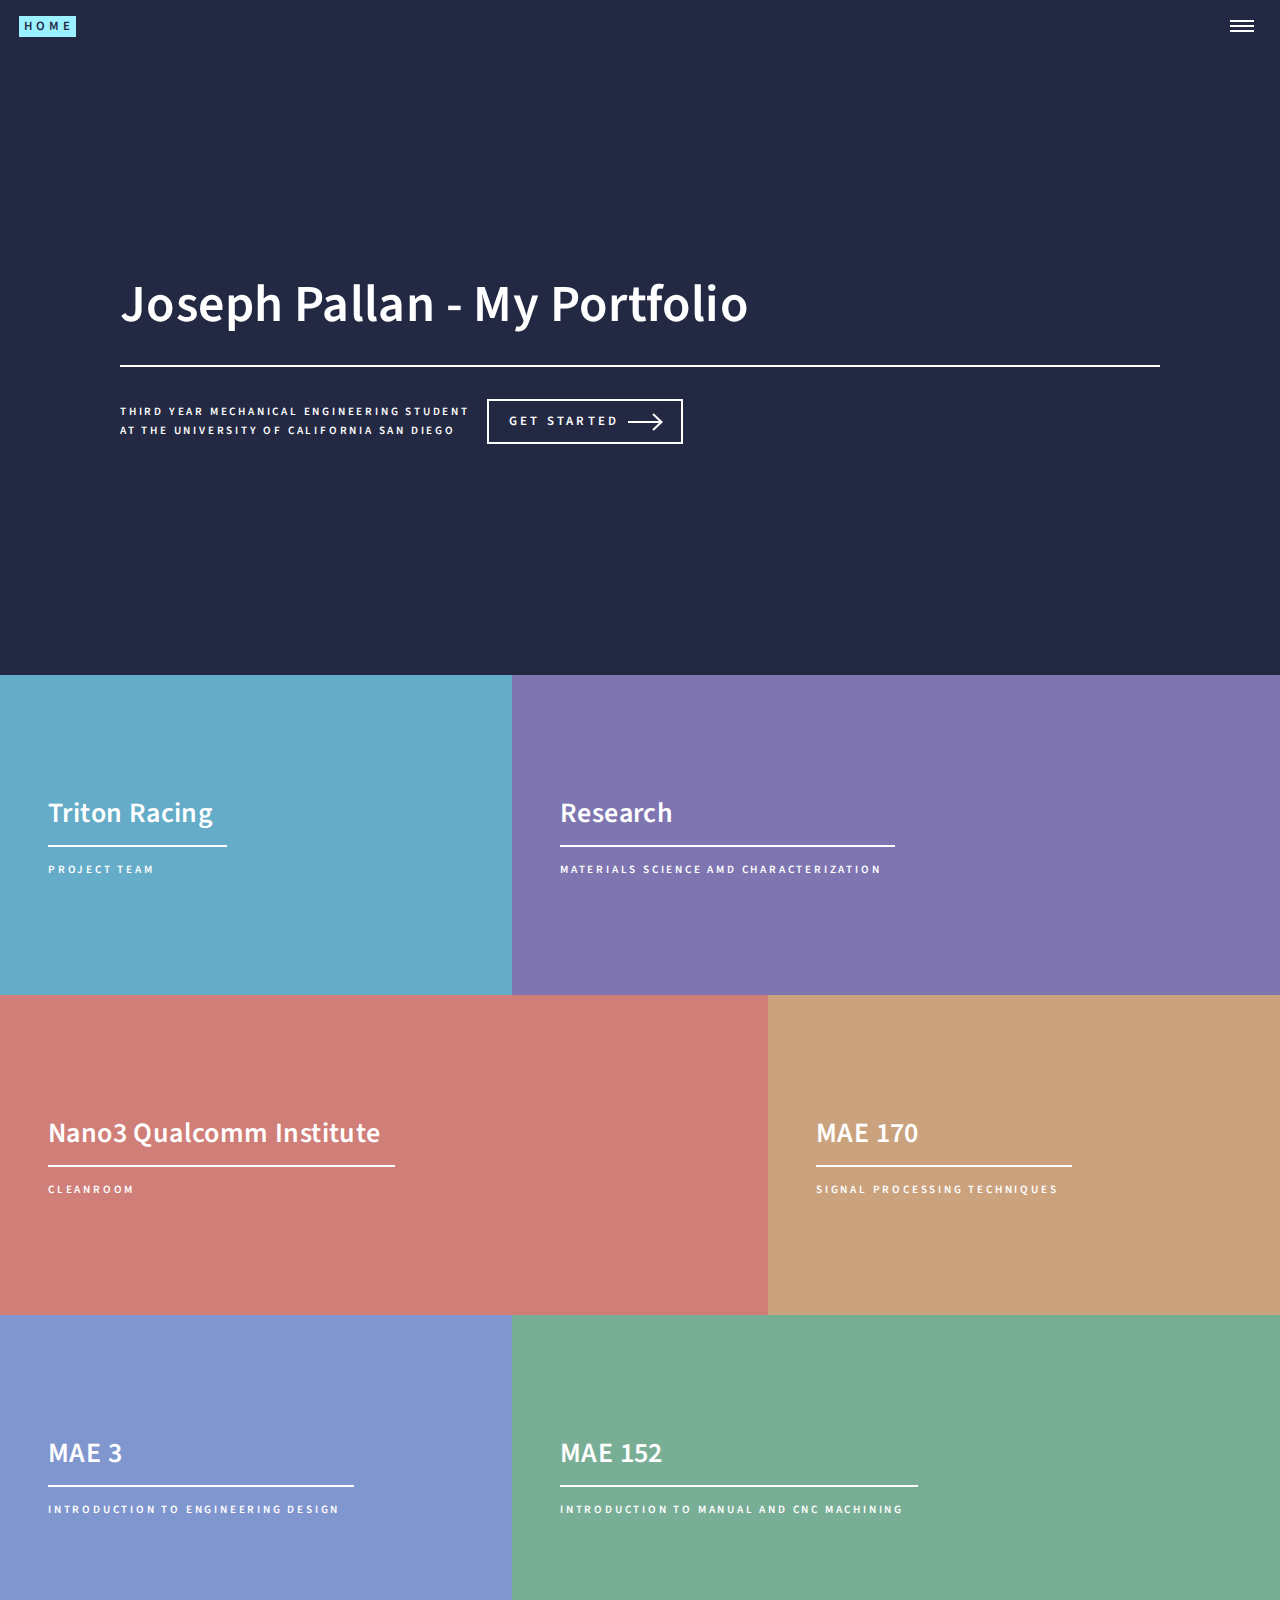
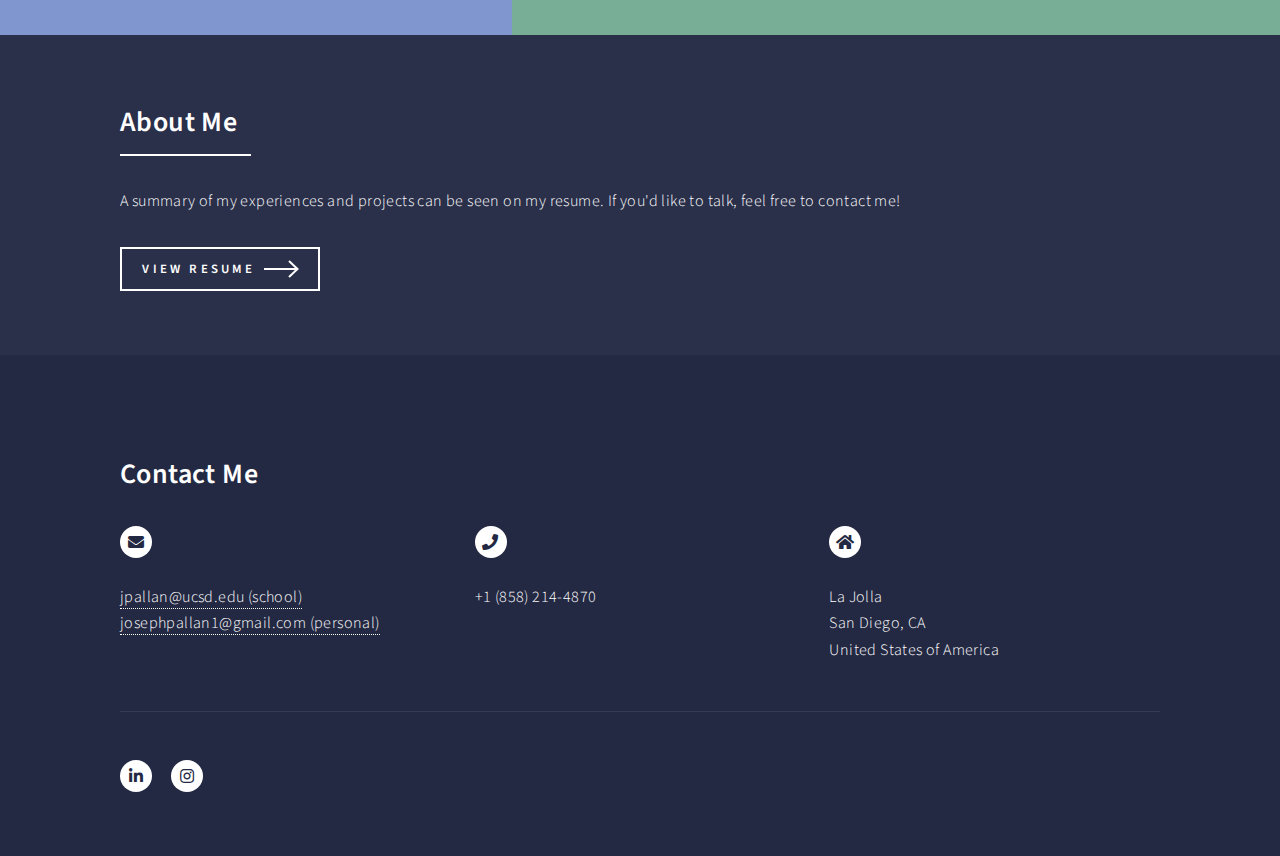
==== index.html @ 9fccd329 "Add files via upload" ====
<!DOCTYPE HTML>

<html>
	<head>
		<title>Joseph Pallan's Portfolio</title>
		<meta charset="utf-8" />
		<meta name="viewport" content="width=device-width, initial-scale=1, user-scalable=no" />
		<link rel="stylesheet" href="assets/css/main.css" />
		<noscript><link rel="stylesheet" href="assets/css/noscript.css" /></noscript>
	</head>
	<body class="is-preload">

		<!-- Wrapper -->
			<div id="wrapper">

				<!-- Header -->
					<header id="header" class="alt">
						<a href="home.html" class="logo"><strong>Home</strong> </a>
						<nav>
							<a href="#menu"></a>
						</nav>
					</header>

				<!-- Menu -->
					<nav id="menu">
						<ul class="links">
							<li><a href="home.html">Home</a></li>
							<li><a href="tritonracing.html">Triton Racing</a></li>
							<li><a href="Research.html">Research</a></li>
							<li><a href="Nano3.html">Nano3</a></li>
							<li><a href="mae170.html">MAE 170</a></li>
							<li><a href="mae3.html">MAE 3</a></li>
							<li><a href="mae152.html">MAE 152</a></li>
					</nav>

				<!-- Banner -->
					<section id="banner" class="major">
						<div class="inner">
							<header class="major">
								<h1>Joseph Pallan - My Portfolio</h1>
							</header>
							<div class="content">
								<p>Third year mechanical engineering student<br />
								at the University of California San Diego</p>
								<ul class="actions">
									<li><a href="#one" class="button next scrolly">Get Started</a></li>
								</ul>
							</div>
						</div>
					</section>

				<!-- Main -->
					<div id="main">

						<!-- One -->
							<section id="one" class="tiles">
								<article>
									<span class="image">
										<img src="images/bruh.png" alt="" />
									</span>
									<header class="major">
										<h3><a href="tritonracing.html" class="link">Triton Racing</a></h3>
										<p>Project team </p>
									</header>
								</article>
								<article>
									<span class="image">
										<img src="images/sem.png" alt="" />
									</span>
									<header class="major">
										<h3><a href="Research.html" class="link">Research</a></h3>
										<p>Materials Science amd Characterization </p>
									</header>
								</article>
								<article>
									<span class="image">
										<img src="images/nano3.png" alt="" />
									</span>
									<header class="major">
										<h3><a href="Nano3.html" class="link">Nano3 Qualcomm Institute</a></h3>
										<p>Cleanroom </p>
									</header>
								</article>
								<article>
									<span class="image">
										<img src="images/picturebriuh.png" alt="" />
									</span>
									<header class="major">
										<h3><a href="mae170.html" class="link">MAE 170</a></h3>
										<p>Signal processing techniques</p>
									</header>
								</article>
								<article>
									<span class="image">
										<img src="images/robot2.png" alt="" />
									</span>
									<header class="major">
										<h3><a href="mae3.html" class="link">MAE 3</a></h3>
										<p>Introduction to Engineering Design</p>
									</header>
								</article>
								<article>
									<span class="image">
										<img src="images/152.png" alt="" />
									</span>
									<header class="major">
										<h3><a href="mae152.html" class="link">MAE 152</a></h3>
										<p>Introduction to Manual and CNC Machining</p>
									</header>
								</article>
							</section>

						<!-- Two -->
							<section id="two">
								<div class="inner">
									<header class="major">
										<h2>About Me</h2>
									</header>
									<p>A summary of my experiences and projects can be seen on my resume. If you'd like to talk, feel free to contact me! </p>
									<ul class="actions">
										<li><a href="./JosephPallanResume.pdf" class="button next">View Resume</a></li>
									</ul>
								</div>
							</section>

					</div>

				<!-- Contact -->
					<section id="">
						<div class="inner">
							<section id="one">
								<div class="inner">
									<header class="major">

									</header>

									<!-- Content -->
										<h2 id="content">Contact Me</h2>

										<div class="row">

											<!-- Break -->
											<div class="col-4 col-12-medium">
												<span class="icon solid alt fa-envelope"></span>
												<br />
												<br />
												<a href="#">jpallan@ucsd.edu (school)<br />
													josephpallan1@gmail.com (personal)
												</a>
											</div>
											<div class="col-4 col-12-medium">
												<span class="icon solid alt fa-phone"></span>
												<br />
												<br />
												<span>+1 (858) 214-4870</span>
											</div>
											<div class="col-4 col-12-medium">
												<span class="icon solid alt fa-home"></span>
												<br />
												<br />
												<span>La Jolla <br />
													San Diego, CA<br />
													United States of America</span>
											</div>
										</div>

									<hr class="major" />
							<section class="">
								<section>
									<div class="contact-method">

									</div>
								</section>
							</section>
						</div>
					</section>

				<!-- Footer -->
					<footer id="footer">
						<div class="inner">
							<ul class="icons">
								<li><a href="https://www.linkedin.com/in/josephpallan02/" class="icon brands alt fa-linkedin-in"><span class="label">www.linkedin.com</span></a></li>
								<li><a href="https://www.instagram.com/joseph_pallan/" class="icon brands alt fa-instagram"><span class="label">Instagram</span></a></li>

							</ul>
						
							</ul>
						</div>
					</footer>

			</div>

		<!-- Scripts -->
			<script src="assets/js/jquery.min.js"></script>
			<script src="assets/js/jquery.scrolly.min.js"></script>
			<script src="assets/js/jquery.scrollex.min.js"></script>
			<script src="assets/js/browser.min.js"></script>
			<script src="assets/js/breakpoints.min.js"></script>
			<script src="assets/js/util.js"></script>
			<script src="assets/js/main.js"></script>

	</body>
</html>
---- assets/css/main.css ----
@import url(fontawesome-all.min.css);
@import url("https://fonts.googleapis.com/css?family=Source+Sans+Pro:300,300italic,600,600italic");

/*ter
	Forty by HTML5 UP
	html5up.net | @ajlkn
	Free for personal and commercial use under the CCA 3.0 license (html5up.net/license)
*/

html, body, div, span, applet, object,
iframe, h1, h2, h3, h4, h5, h6, p, blockquote,
pre, a, abbr, acronym, address, big, cite,
code, del, dfn, em, img, ins, kbd, q, s, samp,
small, strike, strong, sub, sup, tt, var, b,
u, i, center, dl, dt, dd, ol, ul, li, fieldset,
form, label, legend, table, caption, tbody,
tfoot, thead, tr, th, td, article, aside,
canvas, details, embed, figure, figcaption,
footer, header, hgroup, menu, nav, output, ruby,
section, summary, time, mark, audio, video {
	margin: 0;
	padding: 0;
	border: 0;
	font-size: 100%;
	font: inherit;
	vertical-align: baseline;}

article, aside, details, figcaption, figure,
footer, header, hgroup, menu, nav, section {
	display: block;}

body {
	line-height: 1;
}

ol, ul {
	list-style: none;
}

blockquote, q {
	quotes: none;
}

	blockquote:before, blockquote:after, q:before, q:after {
		content: '';
		content: none;
	}

table {
	border-collapse: collapse;
	border-spacing: 0;
}

body {
	-webkit-text-size-adjust: none;
}

mark {
	background-color: transparent;
	color: inherit;
}

input::-moz-focus-inner {
	border: 0;
	padding: 0;
}

input, select, textarea {
	-moz-appearance: none;
	-webkit-appearance: none;
	-ms-appearance: none;
	appearance: none;
}

/* Basic */

	@-ms-viewport {
		width: device-width;
	}

	body {
		-ms-overflow-style: scrollbar;
	}

	@media screen and (max-width: 480px) {

		html, body {
			min-width: 320px;
		}

	}

	html {
		box-sizing: border-box;
	}

	*, *:before, *:after {
		box-sizing: inherit;
	}

	body {
		background: #242943;
	}

		body.is-preload *, body.is-preload *:before, body.is-preload *:after {
			-moz-animation: none !important;
			-webkit-animation: none !important;
			-ms-animation: none !important;
			animation: none !important;
			-moz-transition: none !important;
			-webkit-transition: none !important;
			-ms-transition: none !important;
			transition: none !important;
		}

/* Type */

	body, input, select, textarea {
		color: #ffffff;
		font-family: "Source Sans Pro", Helvetica, sans-serif;
		font-size: 17pt;
		font-weight: 300;
		letter-spacing: 0.025em;
		line-height: 1.65;
	}

		@media screen and (max-width: 1680px) {

			body, input, select, textarea {
				font-size: 14pt;
			}

		}

		@media screen and (max-width: 1280px) {

			body, input, select, textarea {
				font-size: 12pt;
			}

		}

		@media screen and (max-width: 360px) {

			body, input, select, textarea {
				font-size: 11pt;
			}

		}

	a {
		-moz-transition: color 0.2s ease-in-out, border-bottom-color 0.2s ease-in-out;
		-webkit-transition: color 0.2s ease-in-out, border-bottom-color 0.2s ease-in-out;
		-ms-transition: color 0.2s ease-in-out, border-bottom-color 0.2s ease-in-out;
		transition: color 0.2s ease-in-out, border-bottom-color 0.2s ease-in-out;
		border-bottom: dotted 1px;
		color: inherit;
		text-decoration: none;
	}

		a:hover {
			border-bottom-color: transparent;
			color: #9bf1ff !important;
		}

		a:active {
			color: #53e3fb !important;
		}

	strong, b {
		color: #ffffff;
		font-weight: 600;
	}

	em, i {
		font-style: italic;
	}

	p {
		margin: 0 0 2em 0;
	}

	h1, h2, h3, h4, h5, h6 {
		color: #ffffff;
		font-weight: 600;
		line-height: 1.65;
		margin: 0 0 1em 0;
	}

		h1 a, h2 a, h3 a, h4 a, h5 a, h6 a {
			color: inherit;
			border-bottom: 0;
		}

	h1 {
		font-size: 2.5em;
	}

	h2 {
		font-size: 1.75em;
	}

	h3 {
		font-size: 1.35em;
	}

	h4 {
		font-size: 1.1em;
	}

	h5 {
		font-size: 0.9em;
	}

	h6 {
		font-size: 0.7em;
	}

	@media screen and (max-width: 736px) {

		h1 {
			font-size: 2em;
		}

		h2 {
			font-size: 1.5em;
		}

		h3 {
			font-size: 1.25em;
		}

	}

	sub {
		font-size: 0.8em;
		position: relative;
		top: 0.5em;
	}

	sup {
		font-size: 0.8em;
		position: relative;
		top: -0.5em;
	}

	blockquote {
		border-left: solid 4px rgba(212, 212, 255, 0.1);
		font-style: italic;
		margin: 0 0 2em 0;
		padding: 0.5em 0 0.5em 2em;
	}

	code {
		background: rgba(212, 212, 255, 0.035);
		font-family: "Courier New", monospace;
		font-size: 0.9em;
		margin: 0 0.25em;
		padding: 0.25em 0.65em;
	}

	pre {
		-webkit-overflow-scrolling: touch;
		font-family: "Courier New", monospace;
		font-size: 0.9em;
		margin: 0 0 2em 0;
	}

		pre code {
			display: block;
			line-height: 1.75;
			padding: 1em 1.5em;
			overflow-x: auto;
		}

	hr {
		border: 0;
		border-bottom: solid 1px rgba(212, 212, 255, 0.1);
		margin: 2em 0;
	}

		hr.major {
			margin: 3em 0;
		}

	.align-left {
		text-align: left;
	}

	.align-center {
		text-align: center;
	}

	.align-right {
		text-align: right;
	}

/* Row */

	.row {
		display: flex;
		flex-wrap: wrap;
		box-sizing: border-box;
		align-items: stretch;
	}

		.row > * {
			box-sizing: border-box;
		}

		.row.gtr-uniform > * > :last-child {
			margin-bottom: 0;
		}

		.row.aln-left {
			justify-content: flex-start;
		}

		.row.aln-center {
			justify-content: center;
		}

		.row.aln-right {
			justify-content: flex-end;
		}

		.row.aln-top {
			align-items: flex-start;
		}

		.row.aln-middle {
			align-items: center;
		}

		.row.aln-bottom {
			align-items: flex-end;
		}

		.row > .imp {
			order: -1;
		}

		.row > .col-1 {
			width: 8.33333%;
		}

		.row > .off-1 {
			margin-left: 8.33333%;
		}

		.row > .col-2 {
			width: 16.66667%;
		}

		.row > .off-2 {
			margin-left: 16.66667%;
		}

		.row > .col-3 {
			width: 25%;
		}

		.row > .off-3 {
			margin-left: 25%;
		}

		.row > .col-4 {
			width: 33.33333%;
		}

		.row > .off-4 {
			margin-left: 33.33333%;
		}

		.row > .col-5 {
			width: 41.66667%;
		}

		.row > .off-5 {
			margin-left: 41.66667%;
		}

		.row > .col-6 {
			width: 50%;
		}

		.row > .off-6 {
			margin-left: 50%;
		}

		.row > .col-7 {
			width: 58.33333%;
		}

		.row > .off-7 {
			margin-left: 58.33333%;
		}

		.row > .col-8 {
			width: 66.66667%;
		}

		.row > .off-8 {
			margin-left: 66.66667%;
		}

		.row > .col-9 {
			width: 75%;
		}

		.row > .off-9 {
			margin-left: 75%;
		}

		.row > .col-10 {
			width: 83.33333%;
		}

		.row > .off-10 {
			margin-left: 83.33333%;
		}

		.row > .col-11 {
			width: 91.66667%;
		}

		.row > .off-11 {
			margin-left: 91.66667%;
		}

		.row > .col-12 {
			width: 100%;
		}

		.row > .off-12 {
			margin-left: 100%;
		}

		.row.gtr-0 {
			margin-top: 0;
			margin-left: 0em;
		}

			.row.gtr-0 > * {
				padding: 0 0 0 0em;
			}

			.row.gtr-0.gtr-uniform {
				margin-top: 0em;
			}

				.row.gtr-0.gtr-uniform > * {
					padding-top: 0em;
				}

		.row.gtr-25 {
			margin-top: 0;
			margin-left: -0.5em;
		}

			.row.gtr-25 > * {
				padding: 0 0 0 0.5em;
			}

			.row.gtr-25.gtr-uniform {
				margin-top: -0.5em;
			}

				.row.gtr-25.gtr-uniform > * {
					padding-top: 0.5em;
				}

		.row.gtr-50 {
			margin-top: 0;
			margin-left: -1em;
		}

			.row.gtr-50 > * {
				padding: 0 0 0 1em;
			}

			.row.gtr-50.gtr-uniform {
				margin-top: -1em;
			}

				.row.gtr-50.gtr-uniform > * {
					padding-top: 1em;
				}

		.row {
			margin-top: 0;
			margin-left: -2em;
		}

			.row > * {
				padding: 0 0 0 2em;
			}

			.row.gtr-uniform {
				margin-top: -2em;
			}

				.row.gtr-uniform > * {
					padding-top: 2em;
				}

		.row.gtr-150 {
			margin-top: 0;
			margin-left: -3em;
		}

			.row.gtr-150 > * {
				padding: 0 0 0 3em;
			}

			.row.gtr-150.gtr-uniform {
				margin-top: -3em;
			}

				.row.gtr-150.gtr-uniform > * {
					padding-top: 3em;
				}

		.row.gtr-200 {
			margin-top: 0;
			margin-left: -4em;
		}

			.row.gtr-200 > * {
				padding: 0 0 0 4em;
			}

			.row.gtr-200.gtr-uniform {
				margin-top: -4em;
			}

				.row.gtr-200.gtr-uniform > * {
					padding-top: 4em;
				}

		@media screen and (max-width: 1680px) {

			.row {
				display: flex;
				flex-wrap: wrap;
				box-sizing: border-box;
				align-items: stretch;
			}

				.row > * {
					box-sizing: border-box;
				}

				.row.gtr-uniform > * > :last-child {
					margin-bottom: 0;
				}

				.row.aln-left {
					justify-content: flex-start;
				}

				.row.aln-center {
					justify-content: center;
				}

				.row.aln-right {
					justify-content: flex-end;
				}

				.row.aln-top {
					align-items: flex-start;
				}

				.row.aln-middle {
					align-items: center;
				}

				.row.aln-bottom {
					align-items: flex-end;
				}

				.row > .imp-xlarge {
					order: -1;
				}

				.row > .col-1-xlarge {
					width: 8.33333%;
				}

				.row > .off-1-xlarge {
					margin-left: 8.33333%;
				}

				.row > .col-2-xlarge {
					width: 16.66667%;
				}

				.row > .off-2-xlarge {
					margin-left: 16.66667%;
				}

				.row > .col-3-xlarge {
					width: 25%;
				}

				.row > .off-3-xlarge {
					margin-left: 25%;
				}

				.row > .col-4-xlarge {
					width: 33.33333%;
				}

				.row > .off-4-xlarge {
					margin-left: 33.33333%;
				}

				.row > .col-5-xlarge {
					width: 41.66667%;
				}

				.row > .off-5-xlarge {
					margin-left: 41.66667%;
				}

				.row > .col-6-xlarge {
					width: 50%;
				}

				.row > .off-6-xlarge {
					margin-left: 50%;
				}

				.row > .col-7-xlarge {
					width: 58.33333%;
				}

				.row > .off-7-xlarge {
					margin-left: 58.33333%;
				}

				.row > .col-8-xlarge {
					width: 66.66667%;
				}

				.row > .off-8-xlarge {
					margin-left: 66.66667%;
				}

				.row > .col-9-xlarge {
					width: 75%;
				}

				.row > .off-9-xlarge {
					margin-left: 75%;
				}

				.row > .col-10-xlarge {
					width: 83.33333%;
				}

				.row > .off-10-xlarge {
					margin-left: 83.33333%;
				}

				.row > .col-11-xlarge {
					width: 91.66667%;
				}

				.row > .off-11-xlarge {
					margin-left: 91.66667%;
				}

				.row > .col-12-xlarge {
					width: 100%;
				}

				.row > .off-12-xlarge {
					margin-left: 100%;
				}

				.row.gtr-0 {
					margin-top: 0;
					margin-left: 0em;
				}

					.row.gtr-0 > * {
						padding: 0 0 0 0em;
					}

					.row.gtr-0.gtr-uniform {
						margin-top: 0em;
					}

						.row.gtr-0.gtr-uniform > * {
							padding-top: 0em;
						}

				.row.gtr-25 {
					margin-top: 0;
					margin-left: -0.5em;
				}

					.row.gtr-25 > * {
						padding: 0 0 0 0.5em;
					}

					.row.gtr-25.gtr-uniform {
						margin-top: -0.5em;
					}

						.row.gtr-25.gtr-uniform > * {
							padding-top: 0.5em;
						}

				.row.gtr-50 {
					margin-top: 0;
					margin-left: -1em;
				}

					.row.gtr-50 > * {
						padding: 0 0 0 1em;
					}

					.row.gtr-50.gtr-uniform {
						margin-top: -1em;
					}

						.row.gtr-50.gtr-uniform > * {
							padding-top: 1em;
						}

				.row {
					margin-top: 0;
					margin-left: -2em;
				}

					.row > * {
						padding: 0 0 0 2em;
					}

					.row.gtr-uniform {
						margin-top: -2em;
					}

						.row.gtr-uniform > * {
							padding-top: 2em;
						}

				.row.gtr-150 {
					margin-top: 0;
					margin-left: -3em;
				}

					.row.gtr-150 > * {
						padding: 0 0 0 3em;
					}

					.row.gtr-150.gtr-uniform {
						margin-top: -3em;
					}

						.row.gtr-150.gtr-uniform > * {
							padding-top: 3em;
						}

				.row.gtr-200 {
					margin-top: 0;
					margin-left: -4em;
				}

					.row.gtr-200 > * {
						padding: 0 0 0 4em;
					}

					.row.gtr-200.gtr-uniform {
						margin-top: -4em;
					}

						.row.gtr-200.gtr-uniform > * {
							padding-top: 4em;
						}

		}

		@media screen and (max-width: 1280px) {

			.row {
				display: flex;
				flex-wrap: wrap;
				box-sizing: border-box;
				align-items: stretch;
			}

				.row > * {
					box-sizing: border-box;
				}

				.row.gtr-uniform > * > :last-child {
					margin-bottom: 0;
				}

				.row.aln-left {
					justify-content: flex-start;
				}

				.row.aln-center {
					justify-content: center;
				}

				.row.aln-right {
					justify-content: flex-end;
				}

				.row.aln-top {
					align-items: flex-start;
				}

				.row.aln-middle {
					align-items: center;
				}

				.row.aln-bottom {
					align-items: flex-end;
				}

				.row > .imp-large {
					order: -1;
				}

				.row > .col-1-large {
					width: 8.33333%;
				}

				.row > .off-1-large {
					margin-left: 8.33333%;
				}

				.row > .col-2-large {
					width: 16.66667%;
				}

				.row > .off-2-large {
					margin-left: 16.66667%;
				}

				.row > .col-3-large {
					width: 25%;
				}

				.row > .off-3-large {
					margin-left: 25%;
				}

				.row > .col-4-large {
					width: 33.33333%;
				}

				.row > .off-4-large {
					margin-left: 33.33333%;
				}

				.row > .col-5-large {
					width: 41.66667%;
				}

				.row > .off-5-large {
					margin-left: 41.66667%;
				}

				.row > .col-6-large {
					width: 50%;
				}

				.row > .off-6-large {
					margin-left: 50%;
				}

				.row > .col-7-large {
					width: 58.33333%;
				}

				.row > .off-7-large {
					margin-left: 58.33333%;
				}

				.row > .col-8-large {
					width: 66.66667%;
				}

				.row > .off-8-large {
					margin-left: 66.66667%;
				}

				.row > .col-9-large {
					width: 75%;
				}

				.row > .off-9-large {
					margin-left: 75%;
				}

				.row > .col-10-large {
					width: 83.33333%;
				}

				.row > .off-10-large {
					margin-left: 83.33333%;
				}

				.row > .col-11-large {
					width: 91.66667%;
				}

				.row > .off-11-large {
					margin-left: 91.66667%;
				}

				.row > .col-12-large {
					width: 100%;
				}

				.row > .off-12-large {
					margin-left: 100%;
				}

				.row.gtr-0 {
					margin-top: 0;
					margin-left: 0em;
				}

					.row.gtr-0 > * {
						padding: 0 0 0 0em;
					}

					.row.gtr-0.gtr-uniform {
						margin-top: 0em;
					}

						.row.gtr-0.gtr-uniform > * {
							padding-top: 0em;
						}

				.row.gtr-25 {
					margin-top: 0;
					margin-left: -0.375em;
				}

					.row.gtr-25 > * {
						padding: 0 0 0 0.375em;
					}

					.row.gtr-25.gtr-uniform {
						margin-top: -0.375em;
					}

						.row.gtr-25.gtr-uniform > * {
							padding-top: 0.375em;
						}

				.row.gtr-50 {
					margin-top: 0;
					margin-left: -0.75em;
				}

					.row.gtr-50 > * {
						padding: 0 0 0 0.75em;
					}

					.row.gtr-50.gtr-uniform {
						margin-top: -0.75em;
					}

						.row.gtr-50.gtr-uniform > * {
							padding-top: 0.75em;
						}

				.row {
					margin-top: 0;
					margin-left: -1.5em;
				}

					.row > * {
						padding: 0 0 0 1.5em;
					}

					.row.gtr-uniform {
						margin-top: -1.5em;
					}

						.row.gtr-uniform > * {
							padding-top: 1.5em;
						}

				.row.gtr-150 {
					margin-top: 0;
					margin-left: -2.25em;
				}

					.row.gtr-150 > * {
						padding: 0 0 0 2.25em;
					}

					.row.gtr-150.gtr-uniform {
						margin-top: -2.25em;
					}

						.row.gtr-150.gtr-uniform > * {
							padding-top: 2.25em;
						}

				.row.gtr-200 {
					margin-top: 0;
					margin-left: -3em;
				}

					.row.gtr-200 > * {
						padding: 0 0 0 3em;
					}

					.row.gtr-200.gtr-uniform {
						margin-top: -3em;
					}

						.row.gtr-200.gtr-uniform > * {
							padding-top: 3em;
						}

		}

		@media screen and (max-width: 980px) {

			.row {
				display: flex;
				flex-wrap: wrap;
				box-sizing: border-box;
				align-items: stretch;
			}

				.row > * {
					box-sizing: border-box;
				}

				.row.gtr-uniform > * > :last-child {
					margin-bottom: 0;
				}

				.row.aln-left {
					justify-content: flex-start;
				}

				.row.aln-center {
					justify-content: center;
				}

				.row.aln-right {
					justify-content: flex-end;
				}

				.row.aln-top {
					align-items: flex-start;
				}

				.row.aln-middle {
					align-items: center;
				}

				.row.aln-bottom {
					align-items: flex-end;
				}

				.row > .imp-medium {
					order: -1;
				}

				.row > .col-1-medium {
					width: 8.33333%;
				}

				.row > .off-1-medium {
					margin-left: 8.33333%;
				}

				.row > .col-2-medium {
					width: 16.66667%;
				}

				.row > .off-2-medium {
					margin-left: 16.66667%;
				}

				.row > .col-3-medium {
					width: 25%;
				}

				.row > .off-3-medium {
					margin-left: 25%;
				}

				.row > .col-4-medium {
					width: 33.33333%;
				}

				.row > .off-4-medium {
					margin-left: 33.33333%;
				}

				.row > .col-5-medium {
					width: 41.66667%;
				}

				.row > .off-5-medium {
					margin-left: 41.66667%;
				}

				.row > .col-6-medium {
					width: 50%;
				}

				.row > .off-6-medium {
					margin-left: 50%;
				}

				.row > .col-7-medium {
					width: 58.33333%;
				}

				.row > .off-7-medium {
					margin-left: 58.33333%;
				}

				.row > .col-8-medium {
					width: 66.66667%;
				}

				.row > .off-8-medium {
					margin-left: 66.66667%;
				}

				.row > .col-9-medium {
					width: 75%;
				}

				.row > .off-9-medium {
					margin-left: 75%;
				}

				.row > .col-10-medium {
					width: 83.33333%;
				}

				.row > .off-10-medium {
					margin-left: 83.33333%;
				}

				.row > .col-11-medium {
					width: 91.66667%;
				}

				.row > .off-11-medium {
					margin-left: 91.66667%;
				}

				.row > .col-12-medium {
					width: 100%;
				}

				.row > .off-12-medium {
					margin-left: 100%;
				}

				.row.gtr-0 {
					margin-top: 0;
					margin-left: 0em;
				}

					.row.gtr-0 > * {
						padding: 0 0 0 0em;
					}

					.row.gtr-0.gtr-uniform {
						margin-top: 0em;
					}

						.row.gtr-0.gtr-uniform > * {
							padding-top: 0em;
						}

				.row.gtr-25 {
					margin-top: 0;
					margin-left: -0.375em;
				}

					.row.gtr-25 > * {
						padding: 0 0 0 0.375em;
					}

					.row.gtr-25.gtr-uniform {
						margin-top: -0.375em;
					}

						.row.gtr-25.gtr-uniform > * {
							padding-top: 0.375em;
						}

				.row.gtr-50 {
					margin-top: 0;
					margin-left: -0.75em;
				}

					.row.gtr-50 > * {
						padding: 0 0 0 0.75em;
					}

					.row.gtr-50.gtr-uniform {
						margin-top: -0.75em;
					}

						.row.gtr-50.gtr-uniform > * {
							padding-top: 0.75em;
						}

				.row {
					margin-top: 0;
					margin-left: -1.5em;
				}

					.row > * {
						padding: 0 0 0 1.5em;
					}

					.row.gtr-uniform {
						margin-top: -1.5em;
					}

						.row.gtr-uniform > * {
							padding-top: 1.5em;
						}

				.row.gtr-150 {
					margin-top: 0;
					margin-left: -2.25em;
				}

					.row.gtr-150 > * {
						padding: 0 0 0 2.25em;
					}

					.row.gtr-150.gtr-uniform {
						margin-top: -2.25em;
					}

						.row.gtr-150.gtr-uniform > * {
							padding-top: 2.25em;
						}

				.row.gtr-200 {
					margin-top: 0;
					margin-left: -3em;
				}

					.row.gtr-200 > * {
						padding: 0 0 0 3em;
					}

					.row.gtr-200.gtr-uniform {
						margin-top: -3em;
					}

						.row.gtr-200.gtr-uniform > * {
							padding-top: 3em;
						}

		}

		@media screen and (max-width: 736px) {

			.row {
				display: flex;
				flex-wrap: wrap;
				box-sizing: border-box;
				align-items: stretch;
			}

				.row > * {
					box-sizing: border-box;
				}

				.row.gtr-uniform > * > :last-child {
					margin-bottom: 0;
				}

				.row.aln-left {
					justify-content: flex-start;
				}

				.row.aln-center {
					justify-content: center;
				}

				.row.aln-right {
					justify-content: flex-end;
				}

				.row.aln-top {
					align-items: flex-start;
				}

				.row.aln-middle {
					align-items: center;
				}

				.row.aln-bottom {
					align-items: flex-end;
				}

				.row > .imp-small {
					order: -1;
				}

				.row > .col-1-small {
					width: 8.33333%;
				}

				.row > .off-1-small {
					margin-left: 8.33333%;
				}

				.row > .col-2-small {
					width: 16.66667%;
				}

				.row > .off-2-small {
					margin-left: 16.66667%;
				}

				.row > .col-3-small {
					width: 25%;
				}

				.row > .off-3-small {
					margin-left: 25%;
				}

				.row > .col-4-small {
					width: 33.33333%;
				}

				.row > .off-4-small {
					margin-left: 33.33333%;
				}

				.row > .col-5-small {
					width: 41.66667%;
				}

				.row > .off-5-small {
					margin-left: 41.66667%;
				}

				.row > .col-6-small {
					width: 50%;
				}

				.row > .off-6-small {
					margin-left: 50%;
				}

				.row > .col-7-small {
					width: 58.33333%;
				}

				.row > .off-7-small {
					margin-left: 58.33333%;
				}

				.row > .col-8-small {
					width: 66.66667%;
				}

				.row > .off-8-small {
					margin-left: 66.66667%;
				}

				.row > .col-9-small {
					width: 75%;
				}

				.row > .off-9-small {
					margin-left: 75%;
				}

				.row > .col-10-small {
					width: 83.33333%;
				}

				.row > .off-10-small {
					margin-left: 83.33333%;
				}

				.row > .col-11-small {
					width: 91.66667%;
				}

				.row > .off-11-small {
					margin-left: 91.66667%;
				}

				.row > .col-12-small {
					width: 100%;
				}

				.row > .off-12-small {
					margin-left: 100%;
				}

				.row.gtr-0 {
					margin-top: 0;
					margin-left: 0em;
				}

					.row.gtr-0 > * {
						padding: 0 0 0 0em;
					}

					.row.gtr-0.gtr-uniform {
						margin-top: 0em;
					}

						.row.gtr-0.gtr-uniform > * {
							padding-top: 0em;
						}

				.row.gtr-25 {
					margin-top: 0;
					margin-left: -0.3125em;
				}

					.row.gtr-25 > * {
						padding: 0 0 0 0.3125em;
					}

					.row.gtr-25.gtr-uniform {
						margin-top: -0.3125em;
					}

						.row.gtr-25.gtr-uniform > * {
							padding-top: 0.3125em;
						}

				.row.gtr-50 {
					margin-top: 0;
					margin-left: -0.625em;
				}

					.row.gtr-50 > * {
						padding: 0 0 0 0.625em;
					}

					.row.gtr-50.gtr-uniform {
						margin-top: -0.625em;
					}

						.row.gtr-50.gtr-uniform > * {
							padding-top: 0.625em;
						}

				.row {
					margin-top: 0;
					margin-left: -1.25em;
				}

					.row > * {
						padding: 0 0 0 1.25em;
					}

					.row.gtr-uniform {
						margin-top: -1.25em;
					}

						.row.gtr-uniform > * {
							padding-top: 1.25em;
						}

				.row.gtr-150 {
					margin-top: 0;
					margin-left: -1.875em;
				}

					.row.gtr-150 > * {
						padding: 0 0 0 1.875em;
					}

					.row.gtr-150.gtr-uniform {
						margin-top: -1.875em;
					}

						.row.gtr-150.gtr-uniform > * {
							padding-top: 1.875em;
						}

				.row.gtr-200 {
					margin-top: 0;
					margin-left: -2.5em;
				}

					.row.gtr-200 > * {
						padding: 0 0 0 2.5em;
					}

					.row.gtr-200.gtr-uniform {
						margin-top: -2.5em;
					}

						.row.gtr-200.gtr-uniform > * {
							padding-top: 2.5em;
						}

		}

		@media screen and (max-width: 480px) {

			.row {
				display: flex;
				flex-wrap: wrap;
				box-sizing: border-box;
				align-items: stretch;
			}

				.row > * {
					box-sizing: border-box;
				}

				.row.gtr-uniform > * > :last-child {
					margin-bottom: 0;
				}

				.row.aln-left {
					justify-content: flex-start;
				}

				.row.aln-center {
					justify-content: center;
				}

				.row.aln-right {
					justify-content: flex-end;
				}

				.row.aln-top {
					align-items: flex-start;
				}

				.row.aln-middle {
					align-items: center;
				}

				.row.aln-bottom {
					align-items: flex-end;
				}

				.row > .imp-xsmall {
					order: -1;
				}

				.row > .col-1-xsmall {
					width: 8.33333%;
				}

				.row > .off-1-xsmall {
					margin-left: 8.33333%;
				}

				.row > .col-2-xsmall {
					width: 16.66667%;
				}

				.row > .off-2-xsmall {
					margin-left: 16.66667%;
				}

				.row > .col-3-xsmall {
					width: 25%;
				}

				.row > .off-3-xsmall {
					margin-left: 25%;
				}

				.row > .col-4-xsmall {
					width: 33.33333%;
				}

				.row > .off-4-xsmall {
					margin-left: 33.33333%;
				}

				.row > .col-5-xsmall {
					width: 41.66667%;
				}

				.row > .off-5-xsmall {
					margin-left: 41.66667%;
				}

				.row > .col-6-xsmall {
					width: 50%;
				}

				.row > .off-6-xsmall {
					margin-left: 50%;
				}

				.row > .col-7-xsmall {
					width: 58.33333%;
				}

				.row > .off-7-xsmall {
					margin-left: 58.33333%;
				}

				.row > .col-8-xsmall {
					width: 66.66667%;
				}

				.row > .off-8-xsmall {
					margin-left: 66.66667%;
				}

				.row > .col-9-xsmall {
					width: 75%;
				}

				.row > .off-9-xsmall {
					margin-left: 75%;
				}

				.row > .col-10-xsmall {
					width: 83.33333%;
				}

				.row > .off-10-xsmall {
					margin-left: 83.33333%;
				}

				.row > .col-11-xsmall {
					width: 91.66667%;
				}

				.row > .off-11-xsmall {
					margin-left: 91.66667%;
				}

				.row > .col-12-xsmall {
					width: 100%;
				}

				.row > .off-12-xsmall {
					margin-left: 100%;
				}

				.row.gtr-0 {
					margin-top: 0;
					margin-left: 0em;
				}

					.row.gtr-0 > * {
						padding: 0 0 0 0em;
					}

					.row.gtr-0.gtr-uniform {
						margin-top: 0em;
					}

						.row.gtr-0.gtr-uniform > * {
							padding-top: 0em;
						}

				.row.gtr-25 {
					margin-top: 0;
					margin-left: -0.3125em;
				}

					.row.gtr-25 > * {
						padding: 0 0 0 0.3125em;
					}

					.row.gtr-25.gtr-uniform {
						margin-top: -0.3125em;
					}

						.row.gtr-25.gtr-uniform > * {
							padding-top: 0.3125em;
						}

				.row.gtr-50 {
					margin-top: 0;
					margin-left: -0.625em;
				}

					.row.gtr-50 > * {
						padding: 0 0 0 0.625em;
					}

					.row.gtr-50.gtr-uniform {
						margin-top: -0.625em;
					}

						.row.gtr-50.gtr-uniform > * {
							padding-top: 0.625em;
						}

				.row {
					margin-top: 0;
					margin-left: -1.25em;
				}

					.row > * {
						padding: 0 0 0 1.25em;
					}

					.row.gtr-uniform {
						margin-top: -1.25em;
					}

						.row.gtr-uniform > * {
							padding-top: 1.25em;
						}

				.row.gtr-150 {
					margin-top: 0;
					margin-left: -1.875em;
				}

					.row.gtr-150 > * {
						padding: 0 0 0 1.875em;
					}

					.row.gtr-150.gtr-uniform {
						margin-top: -1.875em;
					}

						.row.gtr-150.gtr-uniform > * {
							padding-top: 1.875em;
						}

				.row.gtr-200 {
					margin-top: 0;
					margin-left: -2.5em;
				}

					.row.gtr-200 > * {
						padding: 0 0 0 2.5em;
					}

					.row.gtr-200.gtr-uniform {
						margin-top: -2.5em;
					}

						.row.gtr-200.gtr-uniform > * {
							padding-top: 2.5em;
						}

		}

/* Section/Article */

	section.special, article.special {
		text-align: center;
	}

	header.major {
		width: -moz-max-content;
		width: -webkit-max-content;
		width: -ms-max-content;
		width: max-content;
		margin-bottom: 2em;
	}

		header.major > :first-child {
			margin-bottom: 0;
			width: calc(100% + 0.5em);
		}

			header.major > :first-child:after {
				content: '';
				background-color: #ffffff;
				display: block;
				height: 2px;
				margin: 0.325em 0 0.5em 0;
				width: 100%;
			}

		header.major > p {
			font-size: 0.7em;
			font-weight: 600;
			letter-spacing: 0.25em;
			margin-bottom: 0;
			text-transform: uppercase;
		}

		body.is-ie header.major > :first-child:after {
			max-width: 9em;
		}

		body.is-ie header.major > h1:after {
			max-width: 100% !important;
		}

	@media screen and (max-width: 736px) {

		header.major > p br {
			display: none;
		}

	}

/* Form */

	form {
		margin: 0 0 2em 0;
	}

		form > :last-child {
			margin-bottom: 0;
		}

		form > .fields {
			display: -moz-flex;
			display: -webkit-flex;
			display: -ms-flex;
			display: flex;
			-moz-flex-wrap: wrap;
			-webkit-flex-wrap: wrap;
			-ms-flex-wrap: wrap;
			flex-wrap: wrap;
			width: calc(100% + 3em);
			margin: -1.5em 0 2em -1.5em;
		}

			form > .fields > .field {
				-moz-flex-grow: 0;
				-webkit-flex-grow: 0;
				-ms-flex-grow: 0;
				flex-grow: 0;
				-moz-flex-shrink: 0;
				-webkit-flex-shrink: 0;
				-ms-flex-shrink: 0;
				flex-shrink: 0;
				padding: 1.5em 0 0 1.5em;
				width: calc(100% - 1.5em);
			}

				form > .fields > .field.half {
					width: calc(50% - 0.75em);
				}

				form > .fields > .field.third {
					width: calc(100%/3 - 0.5em);
				}

				form > .fields > .field.quarter {
					width: calc(25% - 0.375em);
				}

		@media screen and (max-width: 480px) {

			form > .fields {
				width: calc(100% + 3em);
				margin: -1.5em 0 2em -1.5em;
			}

				form > .fields > .field {
					padding: 1.5em 0 0 1.5em;
					width: calc(100% - 1.5em);
				}

					form > .fields > .field.half {
						width: calc(100% - 1.5em);
					}

					form > .fields > .field.third {
						width: calc(100% - 1.5em);
					}

					form > .fields > .field.quarter {
						width: calc(100% - 1.5em);
					}

		}

	label {
		color: #ffffff;
		display: block;
		font-size: 0.8em;
		font-weight: 600;
		letter-spacing: 0.25em;
		margin: 0 0 1em 0;
		text-transform: uppercase;
	}

	input[type="text"],
	input[type="password"],
	input[type="email"],
	input[type="tel"],
	input[type="search"],
	input[type="url"],
	select,
	textarea {
		-moz-appearance: none;
		-webkit-appearance: none;
		-ms-appearance: none;
		appearance: none;
		background: rgba(212, 212, 255, 0.035);
		border: none;
		border-radius: 0;
		color: inherit;
		display: block;
		outline: 0;
		padding: 0 1em;
		text-decoration: none;
		width: 100%;
	}

		input[type="text"]:invalid,
		input[type="password"]:invalid,
		input[type="email"]:invalid,
		input[type="tel"]:invalid,
		input[type="search"]:invalid,
		input[type="url"]:invalid,
		select:invalid,
		textarea:invalid {
			box-shadow: none;
		}

		input[type="text"]:focus,
		input[type="password"]:focus,
		input[type="email"]:focus,
		input[type="tel"]:focus,
		input[type="search"]:focus,
		input[type="url"]:focus,
		select:focus,
		textarea:focus {
			border-color: #9bf1ff;
			box-shadow: 0 0 0 2px #9bf1ff;
		}

	select {
		background-image: url("data:image/svg+xml;charset=utf8,%3Csvg xmlns='http://www.w3.org/2000/svg' width='40' height='40' preserveAspectRatio='none' viewBox='0 0 40 40'%3E%3Cpath d='M9.4,12.3l10.4,10.4l10.4-10.4c0.2-0.2,0.5-0.4,0.9-0.4c0.3,0,0.6,0.1,0.9,0.4l3.3,3.3c0.2,0.2,0.4,0.5,0.4,0.9 c0,0.4-0.1,0.6-0.4,0.9L20.7,31.9c-0.2,0.2-0.5,0.4-0.9,0.4c-0.3,0-0.6-0.1-0.9-0.4L4.3,17.3c-0.2-0.2-0.4-0.5-0.4-0.9 c0-0.4,0.1-0.6,0.4-0.9l3.3-3.3c0.2-0.2,0.5-0.4,0.9-0.4S9.1,12.1,9.4,12.3z' fill='rgba(212, 212, 255, 0.1)' /%3E%3C/svg%3E");
		background-size: 1.25rem;
		background-repeat: no-repeat;
		background-position: calc(100% - 1rem) center;
		height: 2.75em;
		padding-right: 2.75em;
		text-overflow: ellipsis;
	}

		select option {
			color: #ffffff;
			background: #242943;
		}

		select:focus::-ms-value {
			background-color: transparent;
		}

		select::-ms-expand {
			display: none;
		}

	input[type="text"],
	input[type="password"],
	input[type="email"],
	input[type="tel"],
	input[type="search"],
	input[type="url"],
	select {
		height: 2.75em;
	}

	textarea {
		padding: 0.75em 1em;
	}

	input[type="checkbox"],
	input[type="radio"] {
		-moz-appearance: none;
		-webkit-appearance: none;
		-ms-appearance: none;
		appearance: none;
		display: block;
		float: left;
		margin-right: -2em;
		opacity: 0;
		width: 1em;
		z-index: -1;
	}

		input[type="checkbox"] + label,
		input[type="radio"] + label {
			text-decoration: none;
			color: #ffffff;
			cursor: pointer;
			display: inline-block;
			font-weight: 300;
			padding-left: 2.65em;
			padding-right: 0.75em;
			position: relative;
		}

			input[type="checkbox"] + label:before,
			input[type="radio"] + label:before {
				-moz-osx-font-smoothing: grayscale;
				-webkit-font-smoothing: antialiased;
				display: inline-block;
				font-style: normal;
				font-variant: normal;
				text-rendering: auto;
				line-height: 1;
				text-transform: none !important;
				font-family: 'Font Awesome 5 Free';
				font-weight: 900;
			}

			input[type="checkbox"] + label:before,
			input[type="radio"] + label:before {
				background: rgba(212, 212, 255, 0.035);
				content: '';
				display: inline-block;
				font-size: 0.8em;
				height: 2.0625em;
				left: 0;
				letter-spacing: 0;
				line-height: 2.0625em;
				position: absolute;
				text-align: center;
				top: 0;
				width: 2.0625em;
			}

		input[type="checkbox"]:checked + label:before,
		input[type="radio"]:checked + label:before {
			background: #ffffff;
			border-color: #9bf1ff;
			content: '\f00c';
			color: #242943;
		}

		input[type="checkbox"]:focus + label:before,
		input[type="radio"]:focus + label:before {
			box-shadow: 0 0 0 2px #9bf1ff;
		}

	input[type="radio"] + label:before {
		border-radius: 100%;
	}

	::-webkit-input-placeholder {
		color: rgba(244, 244, 255, 0.2) !important;
		opacity: 1.0;
	}

	:-moz-placeholder {
		color: rgba(244, 244, 255, 0.2) !important;
		opacity: 1.0;
	}

	::-moz-placeholder {
		color: rgba(244, 244, 255, 0.2) !important;
		opacity: 1.0;
	}

	:-ms-input-placeholder {
		color: rgba(244, 244, 255, 0.2) !important;
		opacity: 1.0;
	}

/* Box */

	.box {
		border: solid 1px rgba(212, 212, 255, 0.1);
		margin-bottom: 2em;
		padding: 1.5em;
	}

		.box > :last-child,
		.box > :last-child > :last-child,
		.box > :last-child > :last-child > :last-child {
			margin-bottom: 0;
		}

		.box.alt {
			border: 0;
			border-radius: 0;
			padding: 0;
		}

/* Icon */

	.icon {
		text-decoration: none;
		border-bottom: none;
		position: relative;
	}

		.icon:before {
			-moz-osx-font-smoothing: grayscale;
			-webkit-font-smoothing: antialiased;
			display: inline-block;
			font-style: normal;
			font-variant: normal;
			text-rendering: auto;
			line-height: 1;
			text-transform: none !important;
			font-family: 'Font Awesome 5 Free';
			font-weight: 400;
		}

		.icon > .label {
			display: none;
		}

		.icon:before {
			line-height: inherit;
		}

		.icon.solid:before {
			font-weight: 900;
		}

		.icon.brands:before {
			font-family: 'Font Awesome 5 Brands';
		}

		.icon.alt:before {
			background-color: #ffffff;
			border-radius: 100%;
			color: #242943;
			display: inline-block;
			height: 2em;
			line-height: 2em;
			text-align: center;
			width: 2em;
		}

	a.icon.alt:before {
		-moz-transition: background-color 0.2s ease-in-out;
		-webkit-transition: background-color 0.2s ease-in-out;
		-ms-transition: background-color 0.2s ease-in-out;
		transition: background-color 0.2s ease-in-out;
	}

	a.icon.alt:hover:before {
		background-color: #6fc3df;
	}

	a.icon.alt:active:before {
		background-color: #37a6cb;
	}

/* Image */

	.image {
		border: 0;
		display: inline-block;
		position: relative;
	}

		.image img {
			display: block;
		}

		.image.left, .image.right {
			max-width: 30%;
		}

			.image.left img, .image.right img {
				width: 100%;
			}

		.image.left {
			float: left;
			margin: 0 1.5em 1.25em 0;
			top: 0.25em;
		}

		.image.right {
			float: right;
			margin: 0 0 1.25em 1.5em;
			top: 0.25em;
		}

		.image.fit {
			display: block;
			margin: 0 0 2em 0;
			width: 100%;
		}

			.image.fit img {
				width: 100%;
			}

		.image.main {
			display: block;
			margin: 2.5em 0;
			width: 100%;
		}

			.image.main img {
				width: 100%;
			}

			@media screen and (max-width: 736px) {

				.image.main {
					margin: 1.5em 0;
				}

			}

/* List */

	ol {
		list-style: decimal;
		margin: 0 0 2em 0;
		padding-left: 1.25em;
	}

		ol li {
			padding-left: 0.25em;
		}

	ul {
		list-style: disc;
		margin: 0 0 2em 0;
		padding-left: 1em;
	}

		ul li {
			padding-left: 0.5em;
		}

		ul.alt {
			list-style: none;
			padding-left: 0;
		}

			ul.alt li {
				border-top: solid 1px rgba(212, 212, 255, 0.1);
				padding: 0.5em 0;
			}

				ul.alt li:first-child {
					border-top: 0;
					padding-top: 0;
				}

	dl {
		margin: 0 0 2em 0;
	}

		dl dt {
			display: block;
			font-weight: 600;
			margin: 0 0 1em 0;
		}

		dl dd {
			margin-left: 2em;
		}

/* Actions */

	ul.actions {
		display: -moz-flex;
		display: -webkit-flex;
		display: -ms-flex;
		display: flex;
		cursor: default;
		list-style: none;
		margin-left: -1em;
		padding-left: 0;
	}

		ul.actions li {
			padding: 0 0 0 1em;
			vertical-align: middle;
		}

		ul.actions.special {
			-moz-justify-content: center;
			-webkit-justify-content: center;
			-ms-justify-content: center;
			justify-content: center;
			width: 100%;
			margin-left: 0;
		}

			ul.actions.special li:first-child {
				padding-left: 0;
			}

		ul.actions.stacked {
			-moz-flex-direction: column;
			-webkit-flex-direction: column;
			-ms-flex-direction: column;
			flex-direction: column;
			margin-left: 0;
		}

			ul.actions.stacked li {
				padding: 1.3em 0 0 0;
			}

				ul.actions.stacked li:first-child {
					padding-top: 0;
				}

		ul.actions.fit {
			width: calc(100% + 1em);
		}

			ul.actions.fit li {
				-moz-flex-grow: 1;
				-webkit-flex-grow: 1;
				-ms-flex-grow: 1;
				flex-grow: 1;
				-moz-flex-shrink: 1;
				-webkit-flex-shrink: 1;
				-ms-flex-shrink: 1;
				flex-shrink: 1;
				width: 100%;
			}

				ul.actions.fit li > * {
					width: 100%;
				}

			ul.actions.fit.stacked {
				width: 100%;
			}

/* Icons */

	ul.icons {
		cursor: default;
		list-style: none;
		padding-left: 0;
	}

		ul.icons li {
			display: inline-block;
			padding: 0 1em 0 0;
		}

			ul.icons li:last-child {
				padding-right: 0;
			}

		@media screen and (max-width: 736px) {

			ul.icons li {
				padding: 0 0.75em 0 0;
			}

		}

/* Pagination */

	ul.pagination {
		cursor: default;
		list-style: none;
		padding-left: 0;
	}

		ul.pagination li {
			display: inline-block;
			padding-left: 0;
			vertical-align: middle;
		}

			ul.pagination li > .page {
				-moz-transition: background-color 0.2s ease-in-out, color 0.2s ease-in-out;
				-webkit-transition: background-color 0.2s ease-in-out, color 0.2s ease-in-out;
				-ms-transition: background-color 0.2s ease-in-out, color 0.2s ease-in-out;
				transition: background-color 0.2s ease-in-out, color 0.2s ease-in-out;
				border-bottom: 0;
				display: inline-block;
				font-size: 0.8em;
				font-weight: 600;
				height: 1.5em;
				line-height: 1.5em;
				margin: 0 0.125em;
				min-width: 1.5em;
				padding: 0 0.5em;
				text-align: center;
			}

				ul.pagination li > .page.active {
					background-color: #ffffff;
					color: #242943;
				}

					ul.pagination li > .page.active:hover {
						background-color: #9bf1ff;
						color: #242943 !important;
					}

					ul.pagination li > .page.active:active {
						background-color: #53e3fb;
					}

			ul.pagination li:first-child {
				padding-right: 0.75em;
			}

			ul.pagination li:last-child {
				padding-left: 0.75em;
			}

		@media screen and (max-width: 480px) {

			ul.pagination li:nth-child(n+2):nth-last-child(n+2) {
				display: none;
			}

			ul.pagination li:first-child {
				padding-right: 0;
			}

		}

/* Table */

	.table-wrapper {
		-webkit-overflow-scrolling: touch;
		overflow-x: auto;
	}

	table {
		margin: 0 0 2em 0;
		width: 100%;
	}

		table tbody tr {
			border: solid 1px rgba(212, 212, 255, 0.1);
			border-left: 0;
			border-right: 0;
		}

			table tbody tr:nth-child(2n + 1) {
				background-color: rgba(212, 212, 255, 0.035);
			}

		table td {
			padding: 0.75em 0.75em;
		}

		table th {
			color: #ffffff;
			font-size: 0.9em;
			font-weight: 600;
			padding: 0 0.75em 0.75em 0.75em;
			text-align: left;
		}

		table thead {
			border-bottom: solid 2px rgba(212, 212, 255, 0.1);
		}

		table tfoot {
			border-top: solid 2px rgba(212, 212, 255, 0.1);
		}

		table.alt {
			border-collapse: separate;
		}

			table.alt tbody tr td {
				border: solid 1px rgba(212, 212, 255, 0.1);
				border-left-width: 0;
				border-top-width: 0;
			}

				table.alt tbody tr td:first-child {
					border-left-width: 1px;
				}

			table.alt tbody tr:first-child td {
				border-top-width: 1px;
			}

			table.alt thead {
				border-bottom: 0;
			}

			table.alt tfoot {
				border-top: 0;
			}

/* Button */

	input[type="submit"],
	input[type="reset"],
	input[type="button"],
	button,
	.button {
		-moz-appearance: none;
		-webkit-appearance: none;
		-ms-appearance: none;
		appearance: none;
		-moz-transition: background-color 0.2s ease-in-out, box-shadow 0.2s ease-in-out, color 0.2s ease-in-out;
		-webkit-transition: background-color 0.2s ease-in-out, box-shadow 0.2s ease-in-out, color 0.2s ease-in-out;
		-ms-transition: background-color 0.2s ease-in-out, box-shadow 0.2s ease-in-out, color 0.2s ease-in-out;
		transition: background-color 0.2s ease-in-out, box-shadow 0.2s ease-in-out, color 0.2s ease-in-out;
		background-color: transparent;
		border: 0;
		border-radius: 0;
		box-shadow: inset 0 0 0 2px #ffffff;
		color: #ffffff;
		cursor: pointer;
		display: inline-block;
		font-size: 0.8em;
		font-weight: 600;
		height: 3.5em;
		letter-spacing: 0.25em;
		line-height: 3.5em;
		padding: 0 1.75em;
		text-align: center;
		text-decoration: none;
		text-transform: uppercase;
		white-space: nowrap;
	}

		input[type="submit"]:hover, input[type="submit"]:active,
		input[type="reset"]:hover,
		input[type="reset"]:active,
		input[type="button"]:hover,
		input[type="button"]:active,
		button:hover,
		button:active,
		.button:hover,
		.button:active {
			box-shadow: inset 0 0 0 2px #9bf1ff;
			color: #9bf1ff;
		}

		input[type="submit"]:active,
		input[type="reset"]:active,
		input[type="button"]:active,
		button:active,
		.button:active {
			background-color: rgba(155, 241, 255, 0.1);
			box-shadow: inset 0 0 0 2px #53e3fb;
			color: #53e3fb;
		}

		input[type="submit"].icon:before,
		input[type="reset"].icon:before,
		input[type="button"].icon:before,
		button.icon:before,
		.button.icon:before {
			margin-right: 0.5em;
		}

		input[type="submit"].fit,
		input[type="reset"].fit,
		input[type="button"].fit,
		button.fit,
		.button.fit {
			width: 100%;
		}

		input[type="submit"].small,
		input[type="reset"].small,
		input[type="button"].small,
		button.small,
		.button.small {
			font-size: 0.6em;
		}

		input[type="submit"].large,
		input[type="reset"].large,
		input[type="button"].large,
		button.large,
		.button.large {
			font-size: 1.25em;
			height: 3em;
			line-height: 3em;
		}

		input[type="submit"].next,
		input[type="reset"].next,
		input[type="button"].next,
		button.next,
		.button.next {
			padding-right: 4.5em;
			position: relative;
		}

			input[type="submit"].next:before, input[type="submit"].next:after,
			input[type="reset"].next:before,
			input[type="reset"].next:after,
			input[type="button"].next:before,
			input[type="button"].next:after,
			button.next:before,
			button.next:after,
			.button.next:before,
			.button.next:after {
				-moz-transition: opacity 0.2s ease-in-out;
				-webkit-transition: opacity 0.2s ease-in-out;
				-ms-transition: opacity 0.2s ease-in-out;
				transition: opacity 0.2s ease-in-out;
				background-position: center right;
				background-repeat: no-repeat;
				background-size: 36px 24px;
				content: '';
				display: block;
				height: 100%;
				position: absolute;
				right: 1.5em;
				top: 0;
				vertical-align: middle;
				width: 36px;
			}

			input[type="submit"].next:before,
			input[type="reset"].next:before,
			input[type="button"].next:before,
			button.next:before,
			.button.next:before {
				background-image: url("data:image/svg+xml;charset=utf8,%3Csvg xmlns='http://www.w3.org/2000/svg' xmlns:xlink='http://www.w3.org/1999/xlink' width='36px' height='24px' viewBox='0 0 36 24' zoomAndPan='disable'%3E%3Cstyle%3Eline %7B stroke: %23ffffff%3B stroke-width: 2px%3B %7D%3C/style%3E%3Cline x1='0' y1='12' x2='34' y2='12' /%3E%3Cline x1='25' y1='4' x2='34' y2='12.5' /%3E%3Cline x1='25' y1='20' x2='34' y2='11.5' /%3E%3C/svg%3E");
			}

			input[type="submit"].next:after,
			input[type="reset"].next:after,
			input[type="button"].next:after,
			button.next:after,
			.button.next:after {
				background-image: url("data:image/svg+xml;charset=utf8,%3Csvg xmlns='http://www.w3.org/2000/svg' xmlns:xlink='http://www.w3.org/1999/xlink' width='36px' height='24px' viewBox='0 0 36 24' zoomAndPan='disable'%3E%3Cstyle%3Eline %7B stroke: %239bf1ff%3B stroke-width: 2px%3B %7D%3C/style%3E%3Cline x1='0' y1='12' x2='34' y2='12' /%3E%3Cline x1='25' y1='4' x2='34' y2='12.5' /%3E%3Cline x1='25' y1='20' x2='34' y2='11.5' /%3E%3C/svg%3E");
				opacity: 0;
				z-index: 1;
			}

			input[type="submit"].next:hover:after, input[type="submit"].next:active:after,
			input[type="reset"].next:hover:after,
			input[type="reset"].next:active:after,
			input[type="button"].next:hover:after,
			input[type="button"].next:active:after,
			button.next:hover:after,
			button.next:active:after,
			.button.next:hover:after,
			.button.next:active:after {
				opacity: 1;
			}

			@media screen and (max-width: 1280px) {

				input[type="submit"].next,
				input[type="reset"].next,
				input[type="button"].next,
				button.next,
				.button.next {
					padding-right: 5em;
				}

			}

		input[type="submit"].primary,
		input[type="reset"].primary,
		input[type="button"].primary,
		button.primary,
		.button.primary {
			background-color: #ffffff;
			box-shadow: none;
			color: #242943;
		}

			input[type="submit"].primary:hover, input[type="submit"].primary:active,
			input[type="reset"].primary:hover,
			input[type="reset"].primary:active,
			input[type="button"].primary:hover,
			input[type="button"].primary:active,
			button.primary:hover,
			button.primary:active,
			.button.primary:hover,
			.button.primary:active {
				background-color: #9bf1ff;
				color: #242943 !important;
			}

			input[type="submit"].primary:active,
			input[type="reset"].primary:active,
			input[type="button"].primary:active,
			button.primary:active,
			.button.primary:active {
				background-color: #53e3fb;
			}

		input[type="submit"].disabled, input[type="submit"]:disabled,
		input[type="reset"].disabled,
		input[type="reset"]:disabled,
		input[type="button"].disabled,
		input[type="button"]:disabled,
		button.disabled,
		button:disabled,
		.button.disabled,
		.button:disabled {
			pointer-events: none;
			cursor: default;
			opacity: 0.25;
		}

/* Tiles */

	.tiles {
		display: -moz-flex;
		display: -webkit-flex;
		display: -ms-flex;
		display: flex;
		-moz-flex-wrap: wrap;
		-webkit-flex-wrap: wrap;
		-ms-flex-wrap: wrap;
		flex-wrap: wrap;
		border-top: 0 !important;
	}

		.tiles + * {
			border-top: 0 !important;
		}

		.tiles article {
			-moz-align-items: center;
			-webkit-align-items: center;
			-ms-align-items: center;
			align-items: center;
			display: -moz-flex;
			display: -webkit-flex;
			display: -ms-flex;
			display: flex;
			-moz-transition: -moz-transform 0.25s ease, opacity 0.25s ease, -moz-filter 1s ease, -webkit-filter 1s ease;
			-webkit-transition: -webkit-transform 0.25s ease, opacity 0.25s ease, -webkit-filter 1s ease, -webkit-filter 1s ease;
			-ms-transition: -ms-transform 0.25s ease, opacity 0.25s ease, -ms-filter 1s ease, -webkit-filter 1s ease;
			transition: transform 0.25s ease, opacity 0.25s ease, filter 1s ease, -webkit-filter 1s ease;
			padding: 4em 4em 2em 4em ;
			background-position: center;
			background-repeat: no-repeat;
			background-size: cover;
			cursor: default;
			height: 40vh;
			max-height: 40em;
			min-height: 23em;
			overflow: hidden;
			position: relative;
			width: 40%;
		}

			.tiles article .image {
				display: none;
			}

			.tiles article header {
				position: relative;
				z-index: 3;
			}

			.tiles article h3 {
				font-size: 1.75em;
			}

				.tiles article h3 a:hover {
					color: inherit !important;
				}

			.tiles article .link.primary {
				border: 0;
				height: 100%;
				left: 0;
				position: absolute;
				top: 0;
				width: 100%;
				z-index: 4;
			}

			.tiles article:before {
				-moz-transition: opacity 0.5s ease;
				-webkit-transition: opacity 0.5s ease;
				-ms-transition: opacity 0.5s ease;
				transition: opacity 0.5s ease;
				bottom: 0;
				content: '';
				display: block;
				height: 100%;
				left: 0;
				opacity: 0.85;
				position: absolute;
				width: 100%;
				z-index: 2;
			}

			.tiles article:after {
				background-color: rgba(36, 41, 67, 0.25);
				content: '';
				display: block;
				height: 100%;
				left: 0;
				position: absolute;
				top: 0;
				width: 100%;
				z-index: 1;
			}

			.tiles article:hover:before {
				opacity: 0;
			}

			.tiles article.is-transitioning {
				-moz-transform: scale(0.95);
				-webkit-transform: scale(0.95);
				-ms-transform: scale(0.95);
				transform: scale(0.95);
				-moz-filter: blur(0.5em);
				-webkit-filter: blur(0.5em);
				-ms-filter: blur(0.5em);
				filter: blur(0.5em);
				opacity: 0;
			}

			.tiles article:nth-child(4n - 1), .tiles article:nth-child(4n - 2) {
				width: 60%;
			}

			.tiles article:nth-child(6n - 5):before {
				background-color: #6fc3df;
			}

			.tiles article:nth-child(6n - 4):before {
				background-color: #8d82c4;
			}

			.tiles article:nth-child(6n - 3):before {
				background-color: #ec8d81;
			}

			.tiles article:nth-child(6n - 2):before {
				background-color: #e7b788;
			}

			.tiles article:nth-child(6n - 1):before {
				background-color: #8ea9e8;
			}

			.tiles article:nth-child(6n):before {
				background-color: #87c5a4;
			}

		@media screen and (max-width: 1280px) {

			.tiles article {
				padding: 4em 3em 2em 3em ;
				height: 30vh;
				max-height: 30em;
				min-height: 20em;
			}

		}

		@media screen and (max-width: 980px) {

			.tiles article {
				width: 50% !important;
			}

		}

		@media screen and (max-width: 736px) {

			.tiles article {
				padding: 3em 1.5em 1em 1.5em ;
				height: 16em;
				max-height: none;
				min-height: 0;
			}

				.tiles article h3 {
					font-size: 1.5em;
				}

		}

		@media screen and (max-width: 480px) {

			.tiles {
				display: block;
			}

				.tiles article {
					height: 20em;
					width: 100% !important;
				}

		}

/* Contact Method */

	.contact-method {
		margin: 0 0 2em 0;
		padding-left: 3.25em;
		position: relative;
	}

		.contact-method .icon {
			left: 0;
			position: absolute;
			top: 0;
		}

		.contact-method h3 {
			margin: 0 0 0.5em 0;
		}

/* Spotlights */

	.spotlights {
		border-top: 0 !important;
	}

		.spotlights + * {
			border-top: 0 !important;
		}

		.spotlights > section {
			display: -moz-flex;
			display: -webkit-flex;
			display: -ms-flex;
			display: flex;
			-moz-flex-direction: row;
			-webkit-flex-direction: row;
			-ms-flex-direction: row;
			flex-direction: row;
			background-color: #2e3450;
		}

			.spotlights > section > .image {
				background-position: center center;
				background-size: cover;
				border-radius: 0;
				display: block;
				position: relative;
				width: 30%;
			}

				.spotlights > section > .image img {
					border-radius: 0;
					display: block;
					width: 100%;
				}

				.spotlights > section > .image:before {
					background: rgba(36, 41, 67, 0.9);
					content: '';
					display: block;
					height: 100%;
					left: 0;
					opacity: 0;
					position: absolute;
					top: 0;
					width: 100%;
				}

			.spotlights > section > .content {
				display: -moz-flex;
				display: -webkit-flex;
				display: -ms-flex;
				display: flex;
				-moz-flex-direction: column;
				-webkit-flex-direction: column;
				-ms-flex-direction: column;
				flex-direction: column;
				-moz-justify-content: center;
				-webkit-justify-content: center;
				-ms-justify-content: center;
				justify-content: center;
				-moz-align-items: center;
				-webkit-align-items: center;
				-ms-align-items: center;
				align-items: center;
				padding: 2em 3em 0.1em 3em ;
				width: 70%;
			}

				.spotlights > section > .content > .inner {
					margin: 0 auto;
					max-width: 100%;
					width: 65em;
				}

			.spotlights > section:nth-child(2n) {
				-moz-flex-direction: row-reverse;
				-webkit-flex-direction: row-reverse;
				-ms-flex-direction: row-reverse;
				flex-direction: row-reverse;
				background-color: #333856;
			}

				.spotlights > section:nth-child(2n) > .content {
					-moz-align-items: -moz-flex-end;
					-webkit-align-items: -webkit-flex-end;
					-ms-align-items: -ms-flex-end;
					align-items: flex-end;
				}

		@media screen and (max-width: 1680px) {

			.spotlights > section > .image {
				width: 40%;
			}

			.spotlights > section > .content {
				width: 60%;
			}

		}

		@media screen and (max-width: 1280px) {

			.spotlights > section > .image {
				width: 45%;
			}

			.spotlights > section > .content {
				width: 55%;
			}

		}

		@media screen and (max-width: 980px) {

			.spotlights > section {
				display: block;
			}

				.spotlights > section > .image {
					width: 100%;
				}

				.spotlights > section > .content {
					padding: 4em 3em 2em 3em ;
					width: 100%;
				}

		}

		@media screen and (max-width: 736px) {

			.spotlights > section > .content {
				padding: 3em 1.5em 1em 1.5em ;
			}

		}

/* Header */

	@-moz-keyframes reveal-header {
		0% {
			top: -4em;
			opacity: 0;
		}

		100% {
			top: 0;
			opacity: 1;
		}
	}

	@-webkit-keyframes reveal-header {
		0% {
			top: -4em;
			opacity: 0;
		}

		100% {
			top: 0;
			opacity: 1;
		}
	}

	@-ms-keyframes reveal-header {
		0% {
			top: -4em;
			opacity: 0;
		}

		100% {
			top: 0;
			opacity: 1;
		}
	}

	@keyframes reveal-header {
		0% {
			top: -4em;
			opacity: 0;
		}

		100% {
			top: 0;
			opacity: 1;
		}
	}

	#header {
		display: -moz-flex;
		display: -webkit-flex;
		display: -ms-flex;
		display: flex;
		background-color: #2a2f4a;
		box-shadow: 0 0 0.25em 0 rgba(0, 0, 0, 0.15);
		cursor: default;
		font-weight: 600;
		height: 3.25em;
		left: 0;
		letter-spacing: 0.25em;
		line-height: 3.25em;
		margin: 0;
		position: fixed;
		text-transform: uppercase;
		top: 0;
		width: 100%;
		z-index: 10000;
	}

		#header .logo {
			border: 0;
			display: inline-block;
			font-size: 0.8em;
			height: inherit;
			line-height: inherit;
			padding: 0 1.5em;
		}

			#header .logo strong {
				-moz-transition: background-color 0.2s ease-in-out, color 0.2s ease-in-out;
				-webkit-transition: background-color 0.2s ease-in-out, color 0.2s ease-in-out;
				-ms-transition: background-color 0.2s ease-in-out, color 0.2s ease-in-out;
				transition: background-color 0.2s ease-in-out, color 0.2s ease-in-out;
				background-color: #ffffff;
				color: #242943;
				display: inline-block;
				line-height: 1.65em;
				margin-right: 0.325em;
				padding: 0 0.125em 0 0.375em;
			}

			#header .logo:hover strong {
				background-color: #9bf1ff;
			}

			#header .logo:active strong {
				background-color: #53e3fb;
			}

		#header nav {
			display: -moz-flex;
			display: -webkit-flex;
			display: -ms-flex;
			display: flex;
			-moz-justify-content: -moz-flex-end;
			-webkit-justify-content: -webkit-flex-end;
			-ms-justify-content: -ms-flex-end;
			justify-content: flex-end;
			-moz-flex-grow: 1;
			-webkit-flex-grow: 1;
			-ms-flex-grow: 1;
			flex-grow: 1;
			height: inherit;
			line-height: inherit;
		}

			#header nav a {
				border: 0;
				display: block;
				font-size: 0.8em;
				height: inherit;
				line-height: inherit;
				padding: 0 0.75em;
				position: relative;
				vertical-align: middle;
			}

				#header nav a:last-child {
					padding-right: 1.5em;
				}

				#header nav a[href="#menu"] {
					padding-right: 3.325em !important;
				}

					#header nav a[href="#menu"]:before, #header nav a[href="#menu"]:after {
						background-image: url("data:image/svg+xml;charset=utf8,%3Csvg xmlns='http://www.w3.org/2000/svg' width='24' height='32' viewBox='0 0 24 32' preserveAspectRatio='none'%3E%3Cstyle%3Eline %7B stroke-width: 2px%3B stroke: %23ffffff%3B %7D%3C/style%3E%3Cline x1='0' y1='11' x2='24' y2='11' /%3E%3Cline x1='0' y1='21' x2='24' y2='21' /%3E%3Cline x1='0' y1='16' x2='24' y2='16' /%3E%3C/svg%3E");
						background-position: center;
						background-repeat: no-repeat;
						background-size: 24px 32px;
						content: '';
						display: block;
						height: 100%;
						position: absolute;
						right: 1.5em;
						top: 0;
						vertical-align: middle;
						width: 24px;
					}

					#header nav a[href="#menu"]:after {
						-moz-transition: opacity 0.2s ease-in-out;
						-webkit-transition: opacity 0.2s ease-in-out;
						-ms-transition: opacity 0.2s ease-in-out;
						transition: opacity 0.2s ease-in-out;
						background-image: url("data:image/svg+xml;charset=utf8,%3Csvg xmlns='http://www.w3.org/2000/svg' width='24' height='32' viewBox='0 0 24 32' preserveAspectRatio='none'%3E%3Cstyle%3Eline %7B stroke-width: 2px%3B stroke: %239bf1ff%3B %7D%3C/style%3E%3Cline x1='0' y1='11' x2='24' y2='11' /%3E%3Cline x1='0' y1='21' x2='24' y2='21' /%3E%3Cline x1='0' y1='16' x2='24' y2='16' /%3E%3C/svg%3E");
						opacity: 0;
						z-index: 1;
					}

					#header nav a[href="#menu"]:hover:after, #header nav a[href="#menu"]:active:after {
						opacity: 1;
					}

					#header nav a[href="#menu"]:last-child {
						padding-right: 3.875em !important;
					}

						#header nav a[href="#menu"]:last-child:before, #header nav a[href="#menu"]:last-child:after {
							right: 2em;
						}

		#header.reveal {
			-moz-animation: reveal-header 0.35s ease;
			-webkit-animation: reveal-header 0.35s ease;
			-ms-animation: reveal-header 0.35s ease;
			animation: reveal-header 0.35s ease;
		}

		#header.alt {
			-moz-transition: opacity 2.5s ease;
			-webkit-transition: opacity 2.5s ease;
			-ms-transition: opacity 2.5s ease;
			transition: opacity 2.5s ease;
			-moz-transition-delay: 0.75s;
			-webkit-transition-delay: 0.75s;
			-ms-transition-delay: 0.75s;
			transition-delay: 0.75s;
			-moz-animation: none;
			-webkit-animation: none;
			-ms-animation: none;
			animation: none;
			background-color: transparent;
			box-shadow: none;
			position: absolute;
		}

			#header.alt.style1 .logo strong {
				color: #6fc3df;
			}

			#header.alt.style2 .logo strong {
				color: #8d82c4;
			}

			#header.alt.style3 .logo strong {
				color: #ec8d81;
			}

			#header.alt.style4 .logo strong {
				color: #e7b788;
			}

			#header.alt.style5 .logo strong {
				color: #8ea9e8;
			}

			#header.alt.style6 .logo strong {
				color: #87c5a4;
			}

		body.is-preload #header.alt {
			opacity: 0;
		}

		@media screen and (max-width: 1680px) {

			#header nav a[href="#menu"] {
				padding-right: 3.75em !important;
			}

				#header nav a[href="#menu"]:last-child {
					padding-right: 4.25em !important;
				}

		}

		@media screen and (max-width: 1280px) {

			#header nav a[href="#menu"] {
				padding-right: 4em !important;
			}

				#header nav a[href="#menu"]:last-child {
					padding-right: 4.5em !important;
				}

		}

		@media screen and (max-width: 736px) {

			#header {
				height: 2.75em;
				line-height: 2.75em;
			}

				#header .logo {
					padding: 0 1em;
				}

				#header nav a {
					padding: 0 0.5em;
				}

					#header nav a:last-child {
						padding-right: 1em;
					}

					#header nav a[href="#menu"] {
						padding-right: 3.25em !important;
					}

						#header nav a[href="#menu"]:before, #header nav a[href="#menu"]:after {
							right: 0.75em;
						}

						#header nav a[href="#menu"]:last-child {
							padding-right: 4em !important;
						}

							#header nav a[href="#menu"]:last-child:before, #header nav a[href="#menu"]:last-child:after {
								right: 1.5em;
							}

		}

		@media screen and (max-width: 480px) {

			#header .logo span {
				display: none;
			}

			#header nav a[href="#menu"] {
				overflow: hidden;
				padding-right: 0 !important;
				text-indent: 5em;
				white-space: nowrap;
				width: 5em;
			}

				#header nav a[href="#menu"]:before, #header nav a[href="#menu"]:after {
					right: 0;
					width: inherit;
				}

				#header nav a[href="#menu"]:last-child:before, #header nav a[href="#menu"]:last-child:after {
					width: 4em;
					right: 0;
				}

		}

/* Banner */

	#banner {
		-moz-align-items: center;
		-webkit-align-items: center;
		-ms-align-items: center;
		align-items: center;
		background-image: url("../../images/banner.jpg");
		display: -moz-flex;
		display: -webkit-flex;
		display: -ms-flex;
		display: flex;
		padding: 6em 0 2em 0 ;
		background-attachment: fixed;
		background-position: center;
		background-repeat: no-repeat;
		background-size: cover;
		border-bottom: 0 !important;
		cursor: default;
		height: 60vh;
		margin-bottom: -3.25em;
		max-height: 32em;
		min-height: 22em;
		position: relative;
		top: -3.25em;
	}

		#banner:after {
			-moz-transition: opacity 2.5s ease;
			-webkit-transition: opacity 2.5s ease;
			-ms-transition: opacity 2.5s ease;
			transition: opacity 2.5s ease;
			-moz-transition-delay: 0.75s;
			-webkit-transition-delay: 0.75s;
			-ms-transition-delay: 0.75s;
			transition-delay: 0.75s;
			pointer-events: none;
			background-color: #242943;
			content: '';
			display: block;
			height: 100%;
			left: 0;
			opacity: 0.85;
			position: absolute;
			top: 0;
			width: 100%;
			z-index: 1;
		}

		#banner h1 {
			font-size: 3.25em;
		}

		#banner > .inner {
			-moz-transition: opacity 1.5s ease, -moz-transform 0.5s ease-out, -moz-filter 0.5s ease, -webkit-filter 0.5s ease;
			-webkit-transition: opacity 1.5s ease, -webkit-transform 0.5s ease-out, -webkit-filter 0.5s ease, -webkit-filter 0.5s ease;
			-ms-transition: opacity 1.5s ease, -ms-transform 0.5s ease-out, -ms-filter 0.5s ease, -webkit-filter 0.5s ease;
			transition: opacity 1.5s ease, transform 0.5s ease-out, filter 0.5s ease, -webkit-filter 0.5s ease;
			padding: 0 !important;
			position: relative;
			z-index: 2;
		}

			#banner > .inner .image {
				display: none;
			}

			#banner > .inner header {
				width: auto;
			}

				#banner > .inner header > :first-child {
					width: auto;
				}

					#banner > .inner header > :first-child:after {
						max-width: 100%;
					}

			#banner > .inner .content {
				display: -moz-flex;
				display: -webkit-flex;
				display: -ms-flex;
				display: flex;
				-moz-align-items: center;
				-webkit-align-items: center;
				-ms-align-items: center;
				align-items: center;
				margin: 0 0 2em 0;
			}

				#banner > .inner .content > * {
					margin-right: 1.5em;
					margin-bottom: 0;
				}

				#banner > .inner .content > :last-child {
					margin-right: 0;
				}

				#banner > .inner .content p {
					font-size: 0.7em;
					font-weight: 600;
					letter-spacing: 0.25em;
					text-transform: uppercase;
				}

		#banner.major {
			height: 75vh;
			min-height: 30em;
			max-height: 50em;
		}

			#banner.major.alt {
				opacity: 0.75;
			}

		#banner.style1:after {
			background-color: #6fc3df;
		}

		#banner.style2:after {
			background-color: #8d82c4;
		}

		#banner.style3:after {
			background-color: #ec8d81;
		}

		#banner.style4:after {
			background-color: #e7b788;
		}

		#banner.style5:after {
			background-color: #8ea9e8;
		}

		#banner.style6:after {
			background-color: #87c5a4;
		}

		body.is-preload #banner:after {
			opacity: 1.0;
		}

		body.is-preload #banner > .inner {
			-moz-filter: blur(0.125em);
			-webkit-filter: blur(0.125em);
			-ms-filter: blur(0.125em);
			filter: blur(0.125em);
			-moz-transform: translateX(-0.5em);
			-webkit-transform: translateX(-0.5em);
			-ms-transform: translateX(-0.5em);
			transform: translateX(-0.5em);
			opacity: 0;
		}

		@media screen and (max-width: 1280px) {

			#banner {
				background-attachment: scroll;
			}

		}

		@media screen and (max-width: 736px) {

			#banner {
				padding: 5em 0 1em 0 ;
				height: auto;
				margin-bottom: -2.75em;
				max-height: none;
				min-height: 0;
				top: -2.75em;
			}

				#banner h1 {
					font-size: 2em;
				}

				#banner > .inner .content {
					display: block;
				}

					#banner > .inner .content > * {
						margin-right: 0;
						margin-bottom: 2em;
					}

				#banner.major {
					height: auto;
					min-height: 0;
					max-height: none;
				}

		}

		@media screen and (max-width: 480px) {

			#banner {
				padding: 6em 0 2em 0 ;
			}

				#banner > .inner .content p br {
					display: none;
				}

				#banner.major {
					padding: 8em 0 4em 0 ;
				}

		}

/* Main */

	#main {
		background-color: #2a2f4a;
	}

		#main > * {
			border-top: solid 1px rgba(212, 212, 255, 0.1);
		}

			#main > *:first-child {
				border-top: 0;
			}

			#main > * > .inner {
				padding: 4em 0 2em 0 ;
				margin: 0 auto;
				max-width: 65em;
				width: calc(100% - 6em);
			}

				@media screen and (max-width: 736px) {

					#main > * > .inner {
						padding: 3em 0 1em 0 ;
						width: calc(100% - 3em);
					}

				}

		#main.alt {
			background-color: transparent;
			border-bottom: solid 1px rgba(212, 212, 255, 0.1);
		}

/* Contact */

	#contact {
		border-bottom: solid 1px rgba(212, 212, 255, 0.1);
		overflow-x: hidden;
	}

		#contact > .inner {
			display: -moz-flex;
			display: -webkit-flex;
			display: -ms-flex;
			display: flex;
			padding: 0 !important;
		}

			#contact > .inner > :nth-child(2n - 1) {
				padding: 4em 3em 2em 0 ;
				border-right: solid 1px rgba(212, 212, 255, 0.1);
				width: 60%;
			}

			#contact > .inner > :nth-child(2n) {
				padding-left: 3em;
				width: 40%;
			}

			#contact > .inner > .split {
				padding: 0;
			}

				#contact > .inner > .split > * {
					padding: 3em 0 1em 3em ;
					position: relative;
				}

					#contact > .inner > .split > *:before {
						border-top: solid 1px rgba(212, 212, 255, 0.1);
						content: '';
						display: block;
						margin-left: -3em;
						position: absolute;
						top: 0;
						width: calc(100vw + 3em);
					}

				#contact > .inner > .split > :first-child:before {
					display: none;
				}

		@media screen and (max-width: 980px) {

			#contact > .inner {
				display: block;
			}

				#contact > .inner > :nth-child(2n - 1) {
					padding: 4em 0 2em 0 ;
					border-right: 0;
					width: 100%;
				}

				#contact > .inner > :nth-child(2n) {
					padding-left: 0;
					width: 100%;
				}

				#contact > .inner > .split > * {
					padding: 3em 0 1em 0 ;
				}

				#contact > .inner > .split > :first-child:before {
					display: block;
				}

		}

		@media screen and (max-width: 736px) {

			#contact > .inner > :nth-child(2n - 1) {
				padding: 3em 0 1em 0 ;
			}

		}

/* Footer */

	#footer .copyright {
		font-size: 0.8em;
		list-style: none;
		padding-left: 0;
	}

		#footer .copyright li {
			border-left: solid 1px rgba(212, 212, 255, 0.1);
			color: rgba(244, 244, 255, 0.2);
			display: inline-block;
			line-height: 1;
			margin-left: 1em;
			padding-left: 1em;
		}

			#footer .copyright li:first-child {
				border-left: 0;
				margin-left: 0;
				padding-left: 0;
			}

	@media screen and (max-width: 480px) {

		#footer .copyright li {
			display: block;
			border-left: 0;
			margin-left: 0;
			padding-left: 0;
			line-height: inherit;
		}

	}

/* Wrapper */

	#wrapper {
		-moz-transition: -moz-filter 0.35s ease, -webkit-filter 0.35s ease, opacity 0.375s ease-out;
		-webkit-transition: -webkit-filter 0.35s ease, -webkit-filter 0.35s ease, opacity 0.375s ease-out;
		-ms-transition: -ms-filter 0.35s ease, -webkit-filter 0.35s ease, opacity 0.375s ease-out;
		transition: filter 0.35s ease, -webkit-filter 0.35s ease, opacity 0.375s ease-out;
		padding-top: 3.25em;
	}

		#wrapper.is-transitioning {
			opacity: 0;
		}

		#wrapper > * > .inner {
			padding: 4em 0 2em 0 ;
			margin: 0 auto;
			max-width: 65em;
			width: calc(100% - 6em);
		}

			@media screen and (max-width: 736px) {

				#wrapper > * > .inner {
					padding: 3em 0 1em 0 ;
					width: calc(100% - 3em);
				}

			}

		@media screen and (max-width: 736px) {

			#wrapper {
				padding-top: 2.75em;
			}

		}

/* Menu */

	#menu {
		-moz-transition: -moz-transform 0.35s ease, opacity 0.35s ease, visibility 0.35s;
		-webkit-transition: -webkit-transform 0.35s ease, opacity 0.35s ease, visibility 0.35s;
		-ms-transition: -ms-transform 0.35s ease, opacity 0.35s ease, visibility 0.35s;
		transition: transform 0.35s ease, opacity 0.35s ease, visibility 0.35s;
		-moz-align-items: center;
		-webkit-align-items: center;
		-ms-align-items: center;
		align-items: center;
		display: -moz-flex;
		display: -webkit-flex;
		display: -ms-flex;
		display: flex;
		-moz-justify-content: center;
		-webkit-justify-content: center;
		-ms-justify-content: center;
		justify-content: center;
		pointer-events: none;
		background: rgba(36, 41, 67, 0.9);
		box-shadow: none;
		height: 100%;
		left: 0;
		opacity: 0;
		overflow: hidden;
		padding: 3em 2em;
		position: fixed;
		top: 0;
		visibility: hidden;
		width: 100%;
		z-index: 10002;
	}

		#menu .inner {
			-moz-transition: -moz-transform 0.35s ease-out, opacity 0.35s ease, visibility 0.35s;
			-webkit-transition: -webkit-transform 0.35s ease-out, opacity 0.35s ease, visibility 0.35s;
			-ms-transition: -ms-transform 0.35s ease-out, opacity 0.35s ease, visibility 0.35s;
			transition: transform 0.35s ease-out, opacity 0.35s ease, visibility 0.35s;
			-moz-transform: rotateX(20deg);
			-webkit-transform: rotateX(20deg);
			-ms-transform: rotateX(20deg);
			transform: rotateX(20deg);
			-webkit-overflow-scrolling: touch;
			max-width: 100%;
			max-height: 100vh;
			opacity: 0;
			overflow: auto;
			text-align: center;
			visibility: hidden;
			width: 18em;
		}

			#menu .inner > :first-child {
				margin-top: 2em;
			}

			#menu .inner > :last-child {
				margin-bottom: 3em;
			}

		#menu ul {
			margin: 0 0 1em 0;
		}

			#menu ul.links {
				list-style: none;
				padding: 0;
			}

				#menu ul.links > li {
					padding: 0;
				}

					#menu ul.links > li > a:not(.button) {
						border: 0;
						border-top: solid 1px rgba(212, 212, 255, 0.1);
						display: block;
						font-size: 0.8em;
						font-weight: 600;
						letter-spacing: 0.25em;
						line-height: 4em;
						text-decoration: none;
						text-transform: uppercase;
					}

					#menu ul.links > li > .button {
						display: block;
						margin: 0.5em 0 0 0;
					}

					#menu ul.links > li:first-child > a:not(.button) {
						border-top: 0 !important;
					}

		#menu .close {
			-moz-transition: color 0.2s ease-in-out;
			-webkit-transition: color 0.2s ease-in-out;
			-ms-transition: color 0.2s ease-in-out;
			transition: color 0.2s ease-in-out;
			-webkit-tap-highlight-color: rgba(0, 0, 0, 0);
			border: 0;
			cursor: pointer;
			display: block;
			height: 4em;
			line-height: 4em;
			overflow: hidden;
			padding-right: 1.25em;
			position: absolute;
			right: 0;
			text-align: right;
			text-indent: 8em;
			top: 0;
			vertical-align: middle;
			white-space: nowrap;
			width: 8em;
		}

			#menu .close:before, #menu .close:after {
				-moz-transition: opacity 0.2s ease-in-out;
				-webkit-transition: opacity 0.2s ease-in-out;
				-ms-transition: opacity 0.2s ease-in-out;
				transition: opacity 0.2s ease-in-out;
				background-position: center;
				background-repeat: no-repeat;
				content: '';
				display: block;
				height: 4em;
				position: absolute;
				right: 0;
				top: 0;
				width: 4em;
			}

			#menu .close:before {
				background-image: url("data:image/svg+xml;charset=utf8,%3Csvg xmlns='http://www.w3.org/2000/svg' xmlns:xlink='http://www.w3.org/1999/xlink' width='20px' height='20px' viewBox='0 0 20 20' zoomAndPan='disable'%3E%3Cstyle%3Eline %7B stroke: %23ffffff%3B stroke-width: 2%3B %7D%3C/style%3E%3Cline x1='0' y1='0' x2='20' y2='20' /%3E%3Cline x1='20' y1='0' x2='0' y2='20' /%3E%3C/svg%3E");
			}

			#menu .close:after {
				background-image: url("data:image/svg+xml;charset=utf8,%3Csvg xmlns='http://www.w3.org/2000/svg' xmlns:xlink='http://www.w3.org/1999/xlink' width='20px' height='20px' viewBox='0 0 20 20' zoomAndPan='disable'%3E%3Cstyle%3Eline %7B stroke: %239bf1ff%3B stroke-width: 2%3B %7D%3C/style%3E%3Cline x1='0' y1='0' x2='20' y2='20' /%3E%3Cline x1='20' y1='0' x2='0' y2='20' /%3E%3C/svg%3E");
				opacity: 0;
			}

			#menu .close:hover:after, #menu .close:active:after {
				opacity: 1;
			}

	body.is-ie #menu {
		background: rgba(42, 47, 74, 0.975);
	}

	body.is-menu-visible #wrapper {
		-moz-filter: blur(0.5em);
		-webkit-filter: blur(0.5em);
		-ms-filter: blur(0.5em);
		filter: blur(0.5em);
	}

	body.is-menu-visible #menu {
		pointer-events: auto;
		opacity: 1;
		visibility: visible;
	}

		body.is-menu-visible #menu .inner {
			-moz-transform: none;
			-webkit-transform: none;
			-ms-transform: none;
			transform: none;
			opacity: 1;
			visibility: visible;
		}
---- assets/css/noscript.css ----
/*
	Forty by HTML5 UP
	html5up.net | @ajlkn
	Free for personal and commercial use under the CCA 3.0 license (html5up.net/license)
*/

/* Banner */

	body.is-preload #banner:after {
		opacity: 0.85;
	}

	body.is-preload #banner > .inner {
		-moz-filter: none;
		-webkit-filter: none;
		-ms-filter: none;
		filter: none;
		-moz-transform: none;
		-webkit-transform: none;
		-ms-transform: none;
		transform: none;
		opacity: 1;
	}
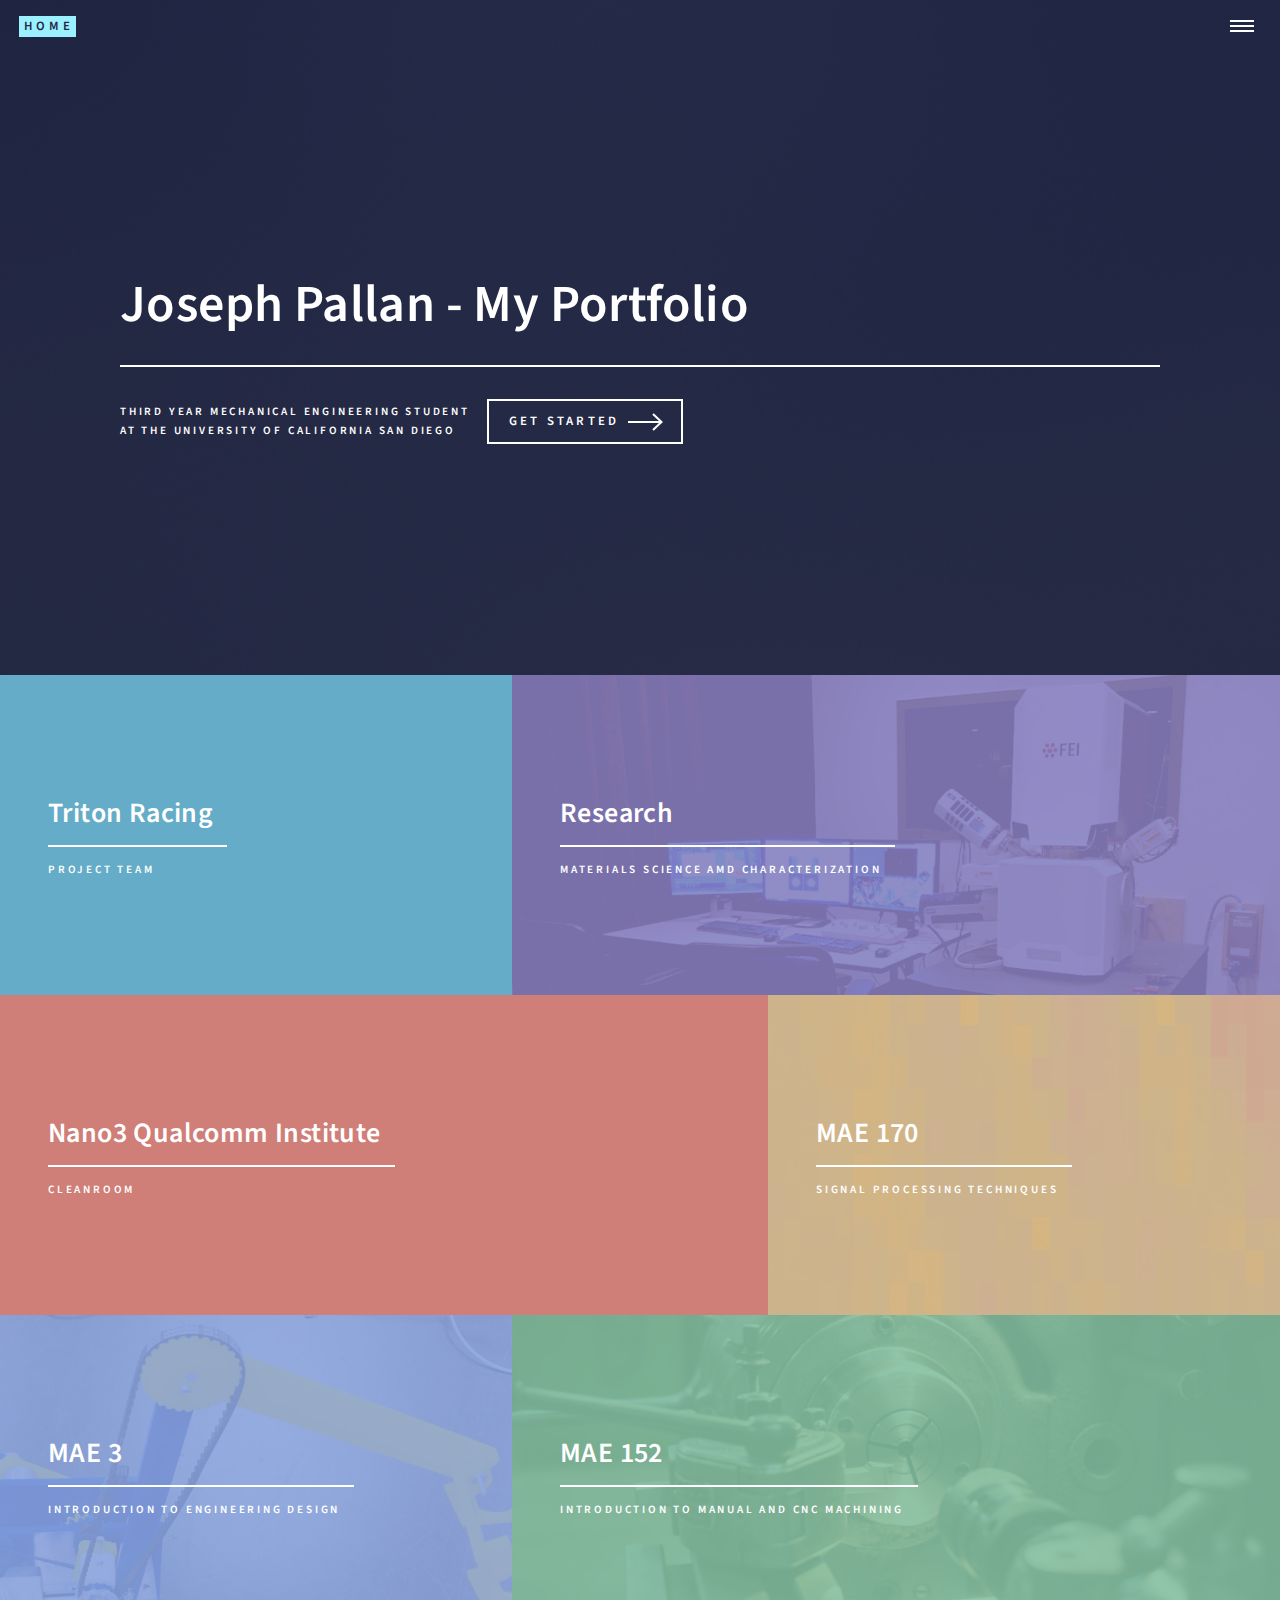
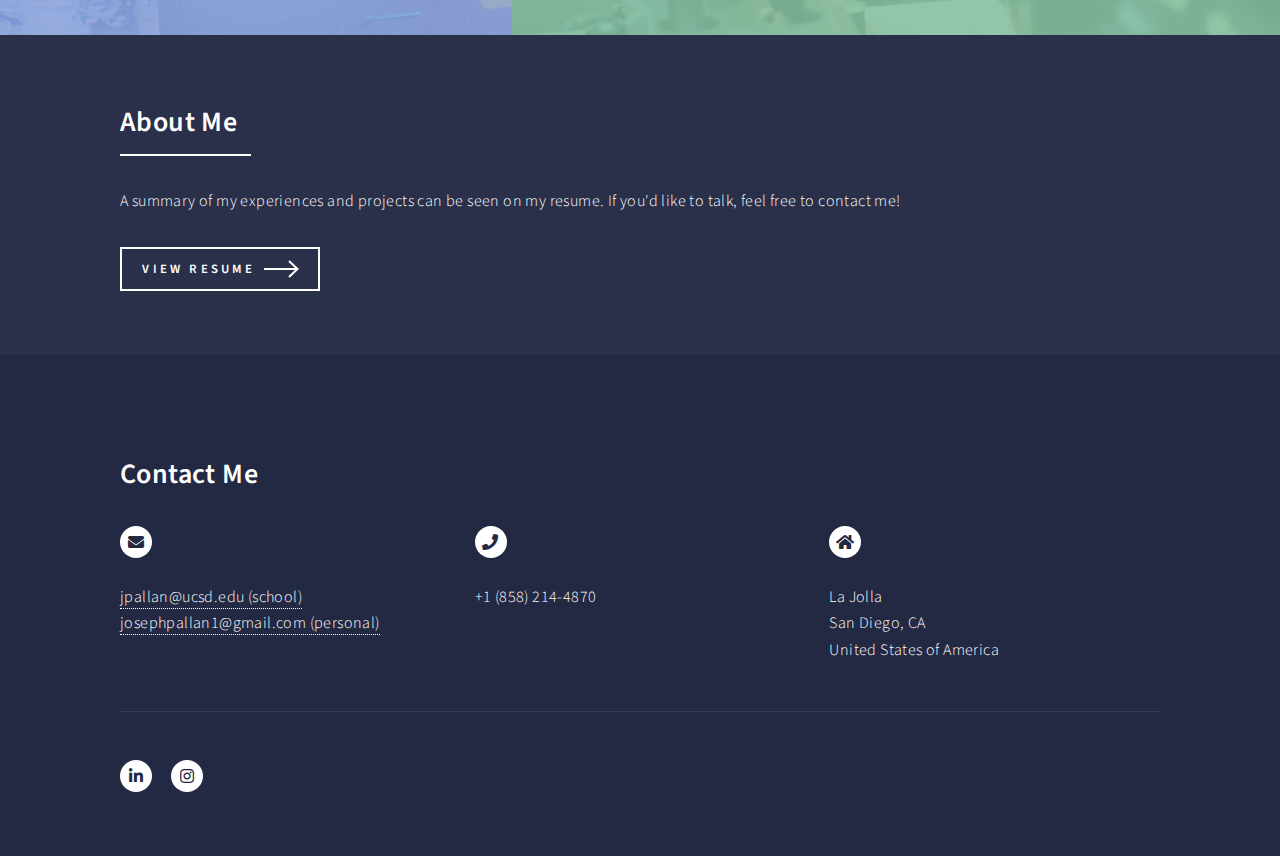
==== commit 14bf1af4: "Update index.html" ====
--- a/index.html
+++ b/index.html
@@ -15,7 +15,7 @@
 
 				<!-- Header -->
 					<header id="header" class="alt">
-						<a href="home.html" class="logo"><strong>Home</strong> </a>
+						<a href="index.html" class="logo"><strong>Home</strong> </a>
 						<nav>
 							<a href="#menu"></a>
 						</nav>
@@ -200,4 +200,4 @@
 			<script src="assets/js/main.js"></script>
 
 	</body>
-</html>+</html>
